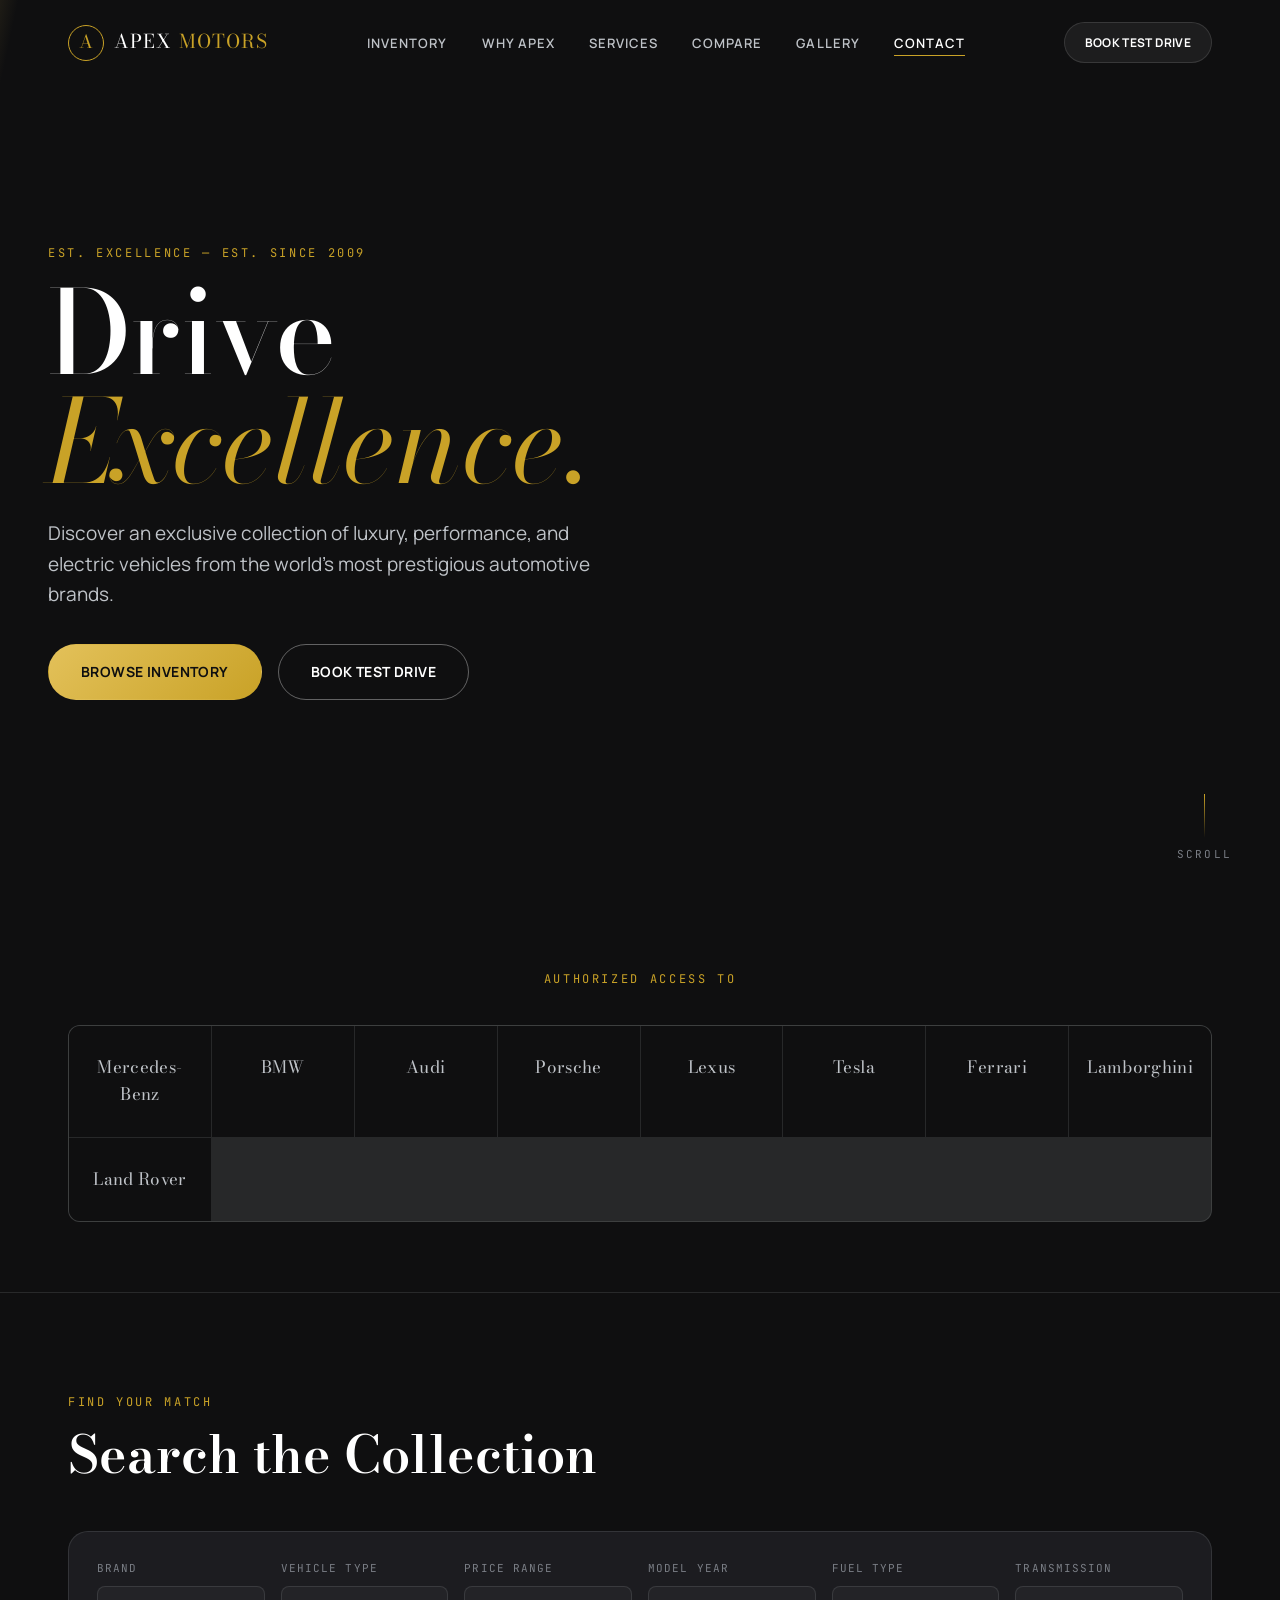
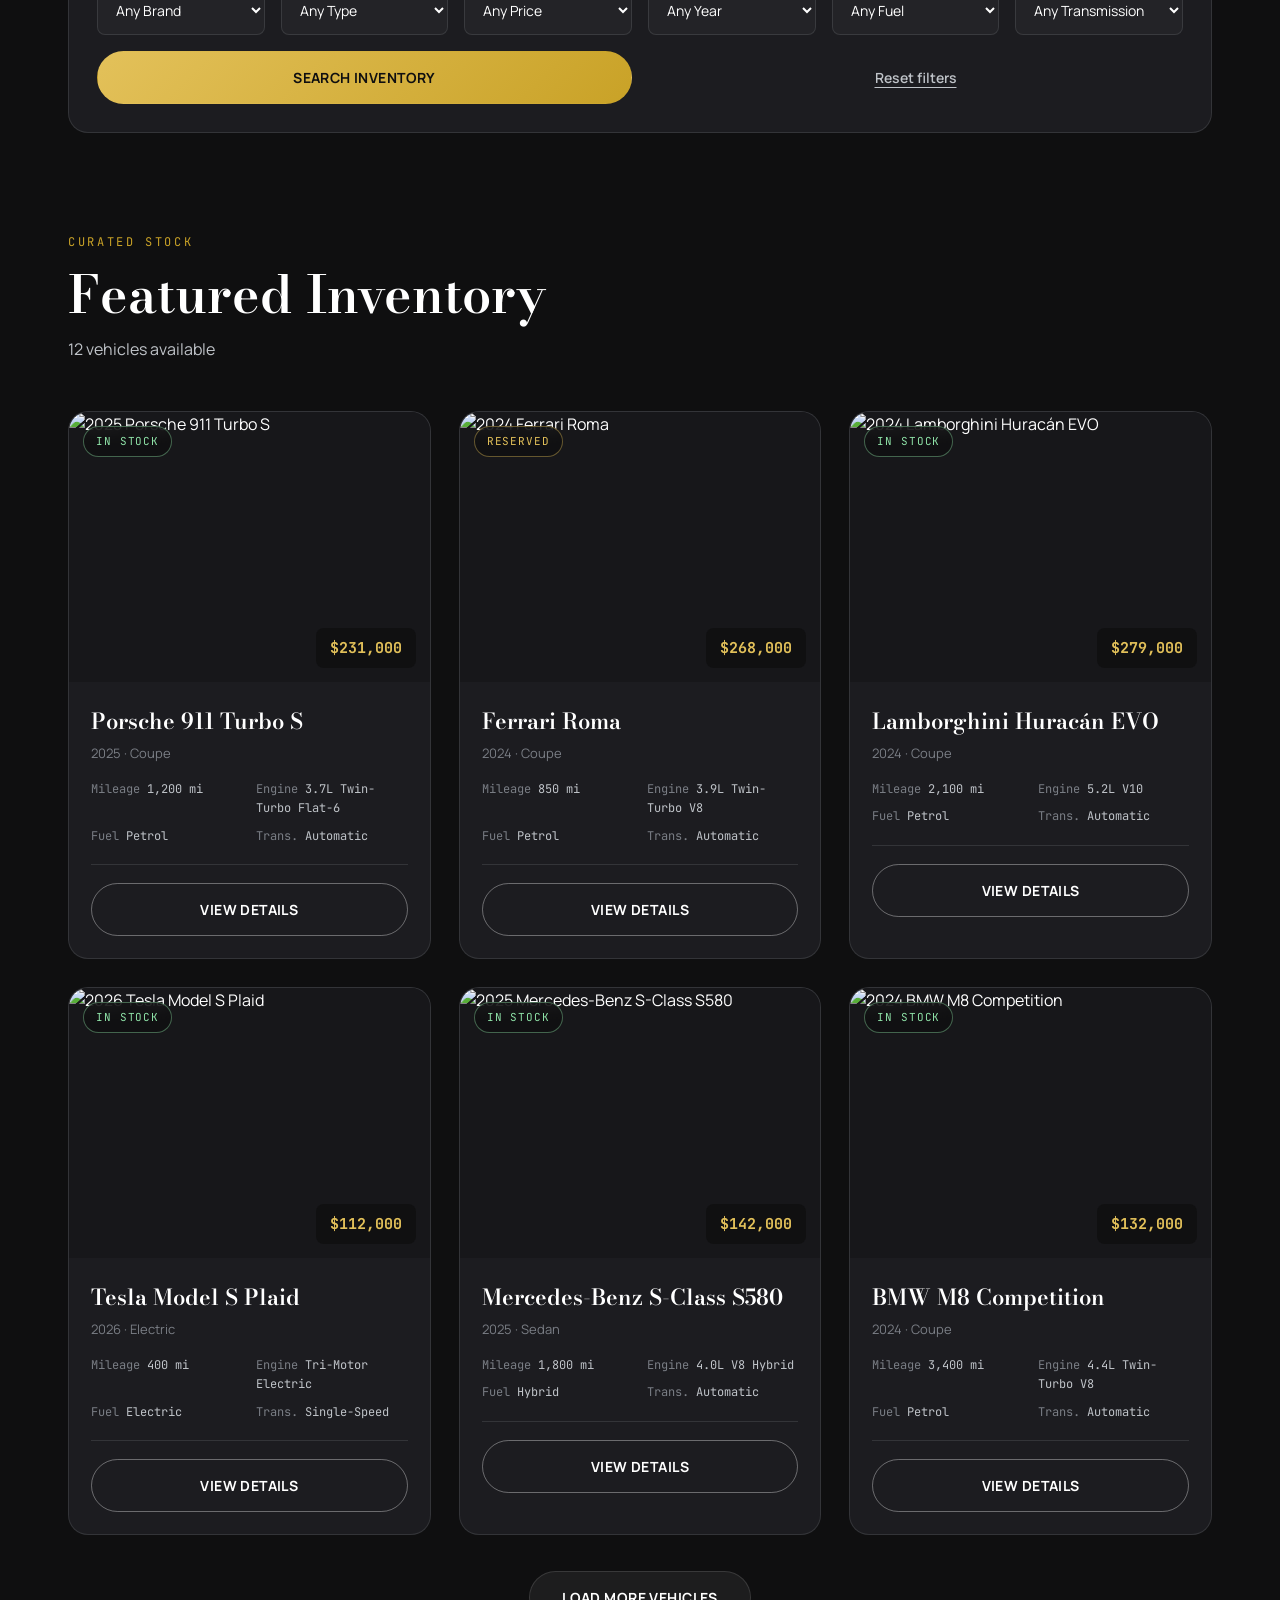
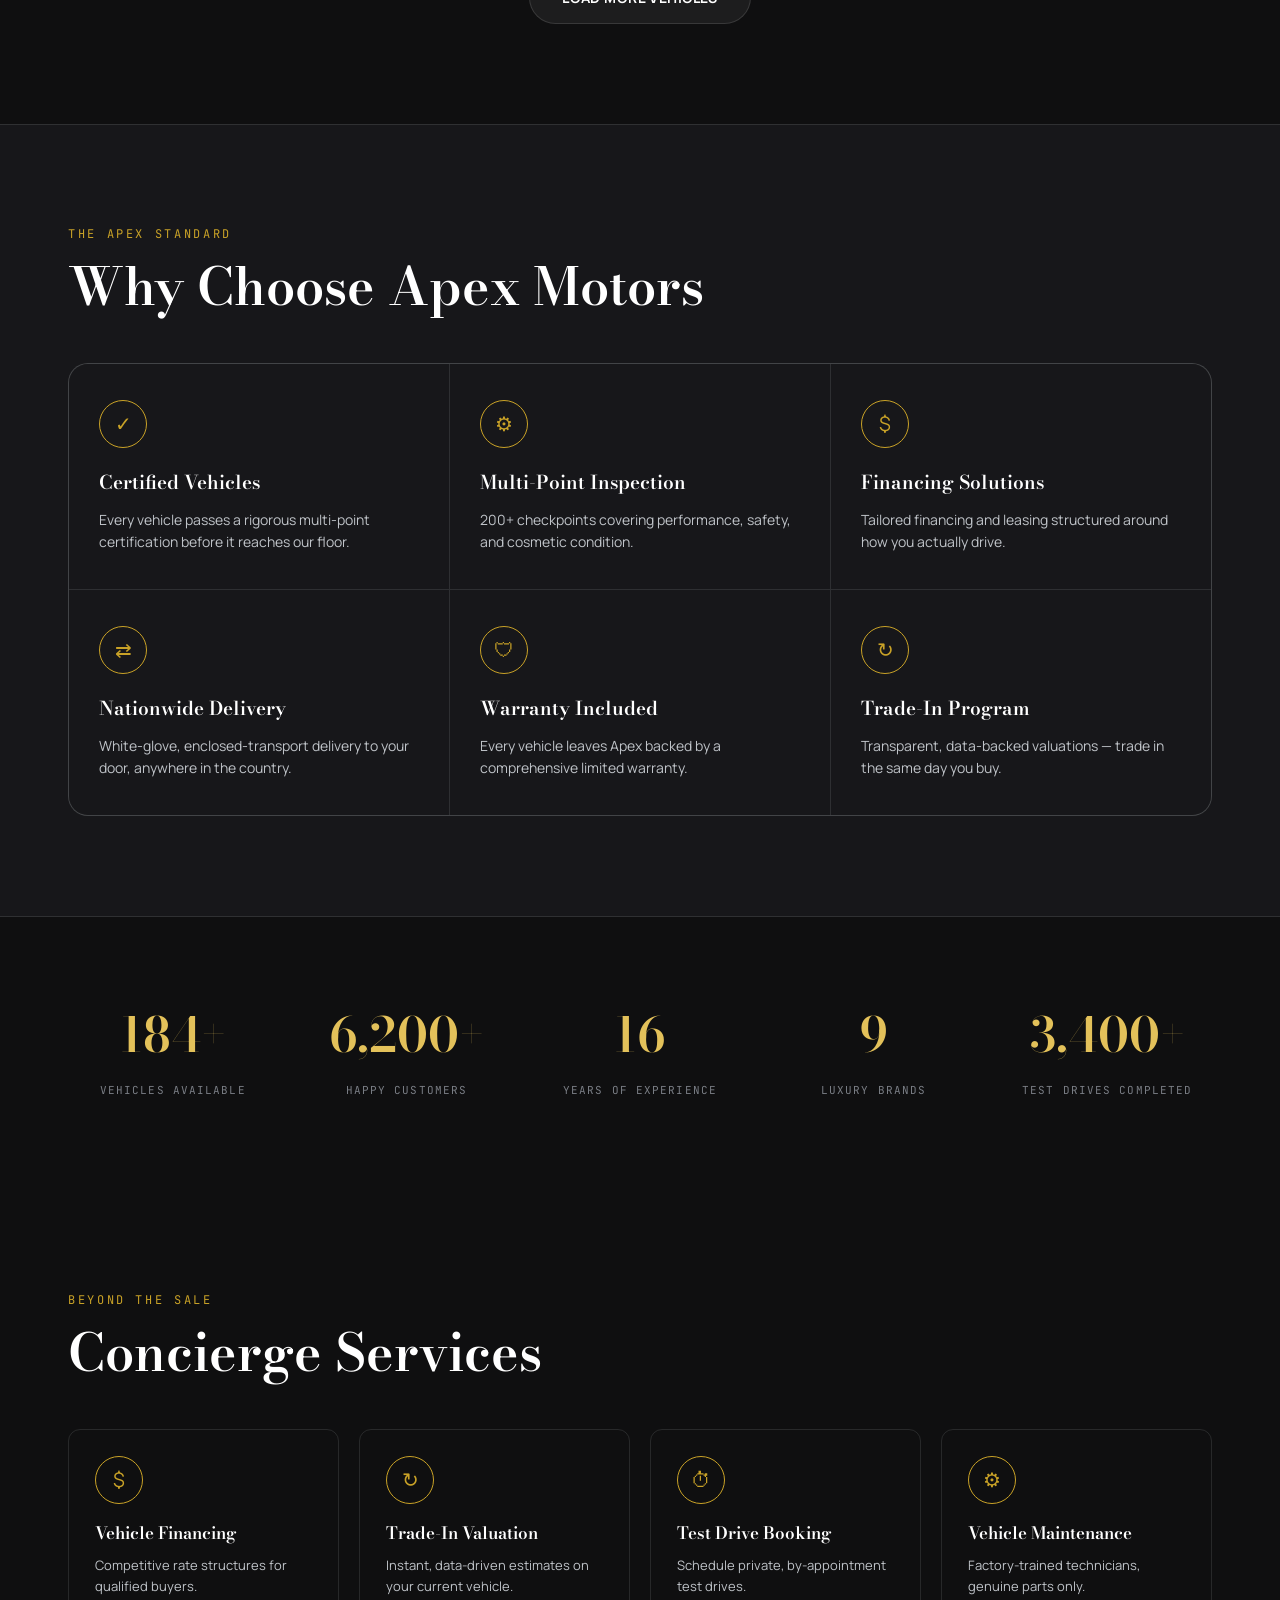
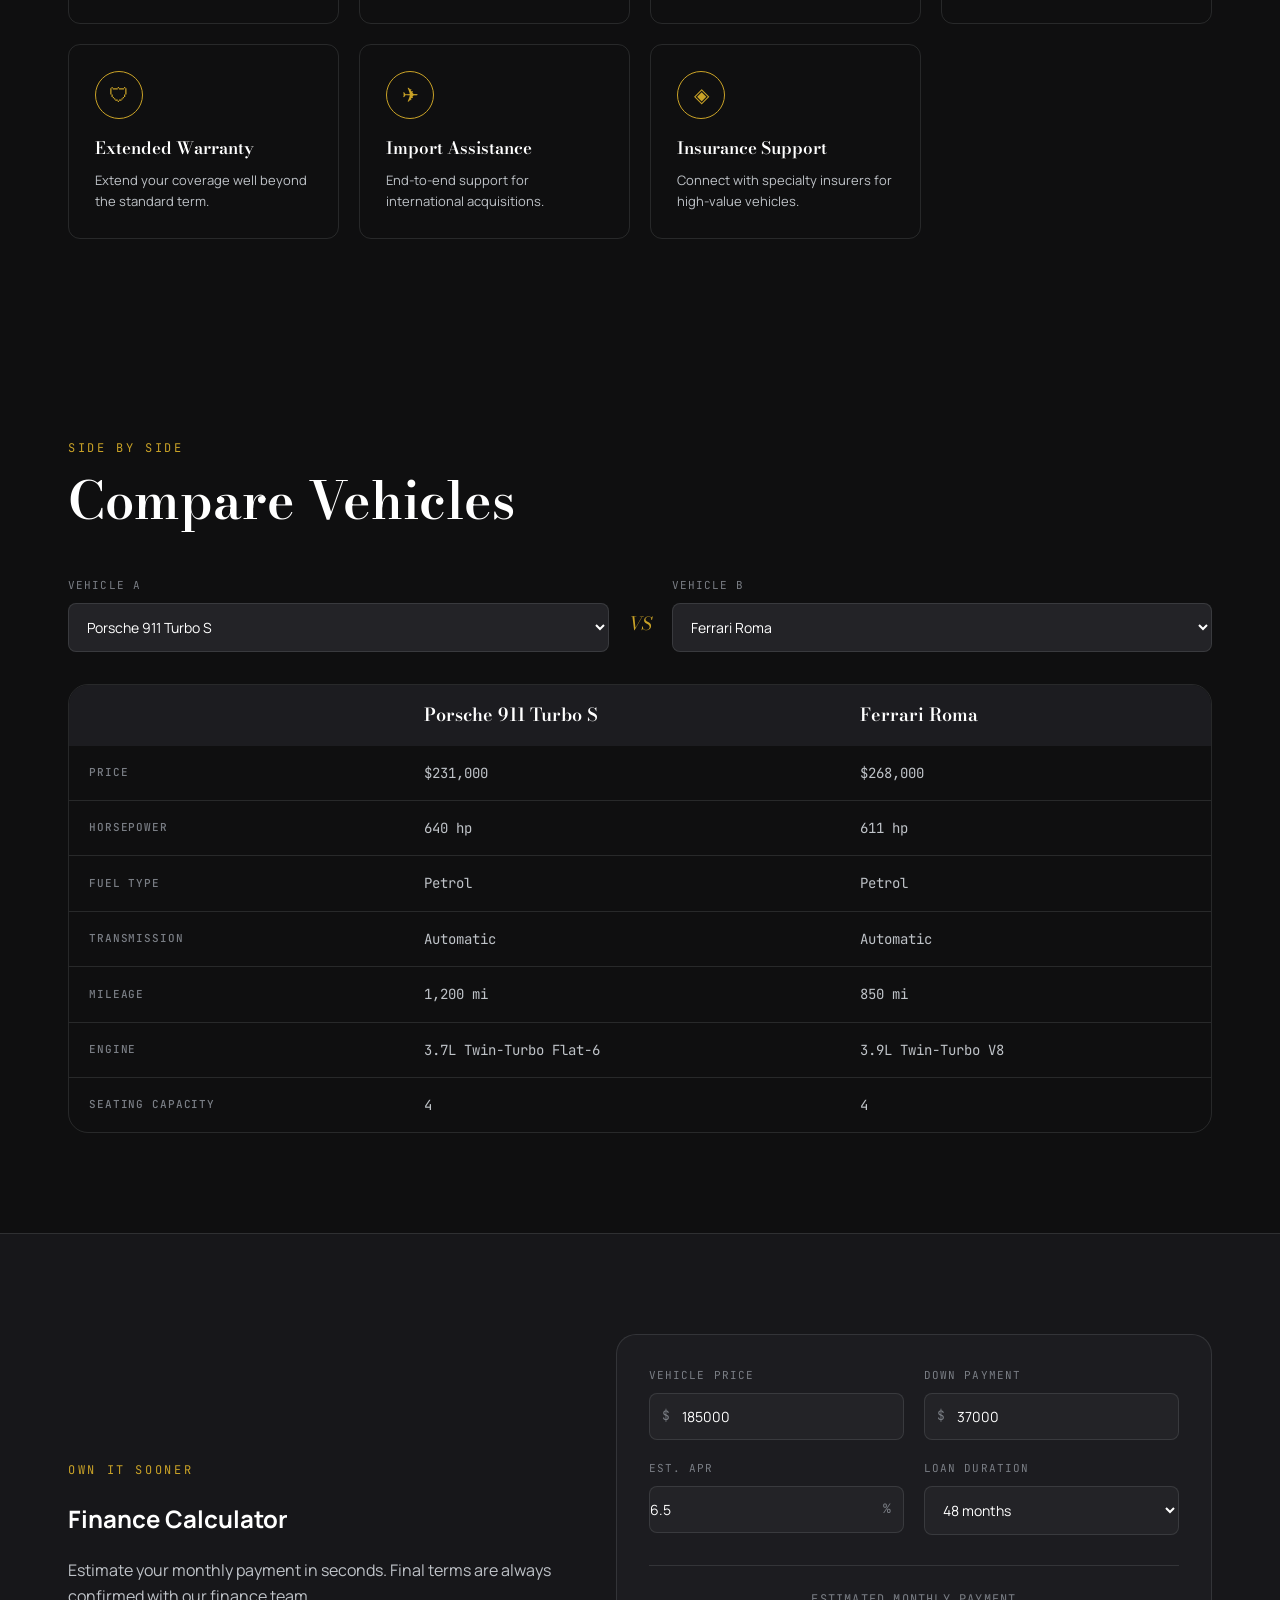
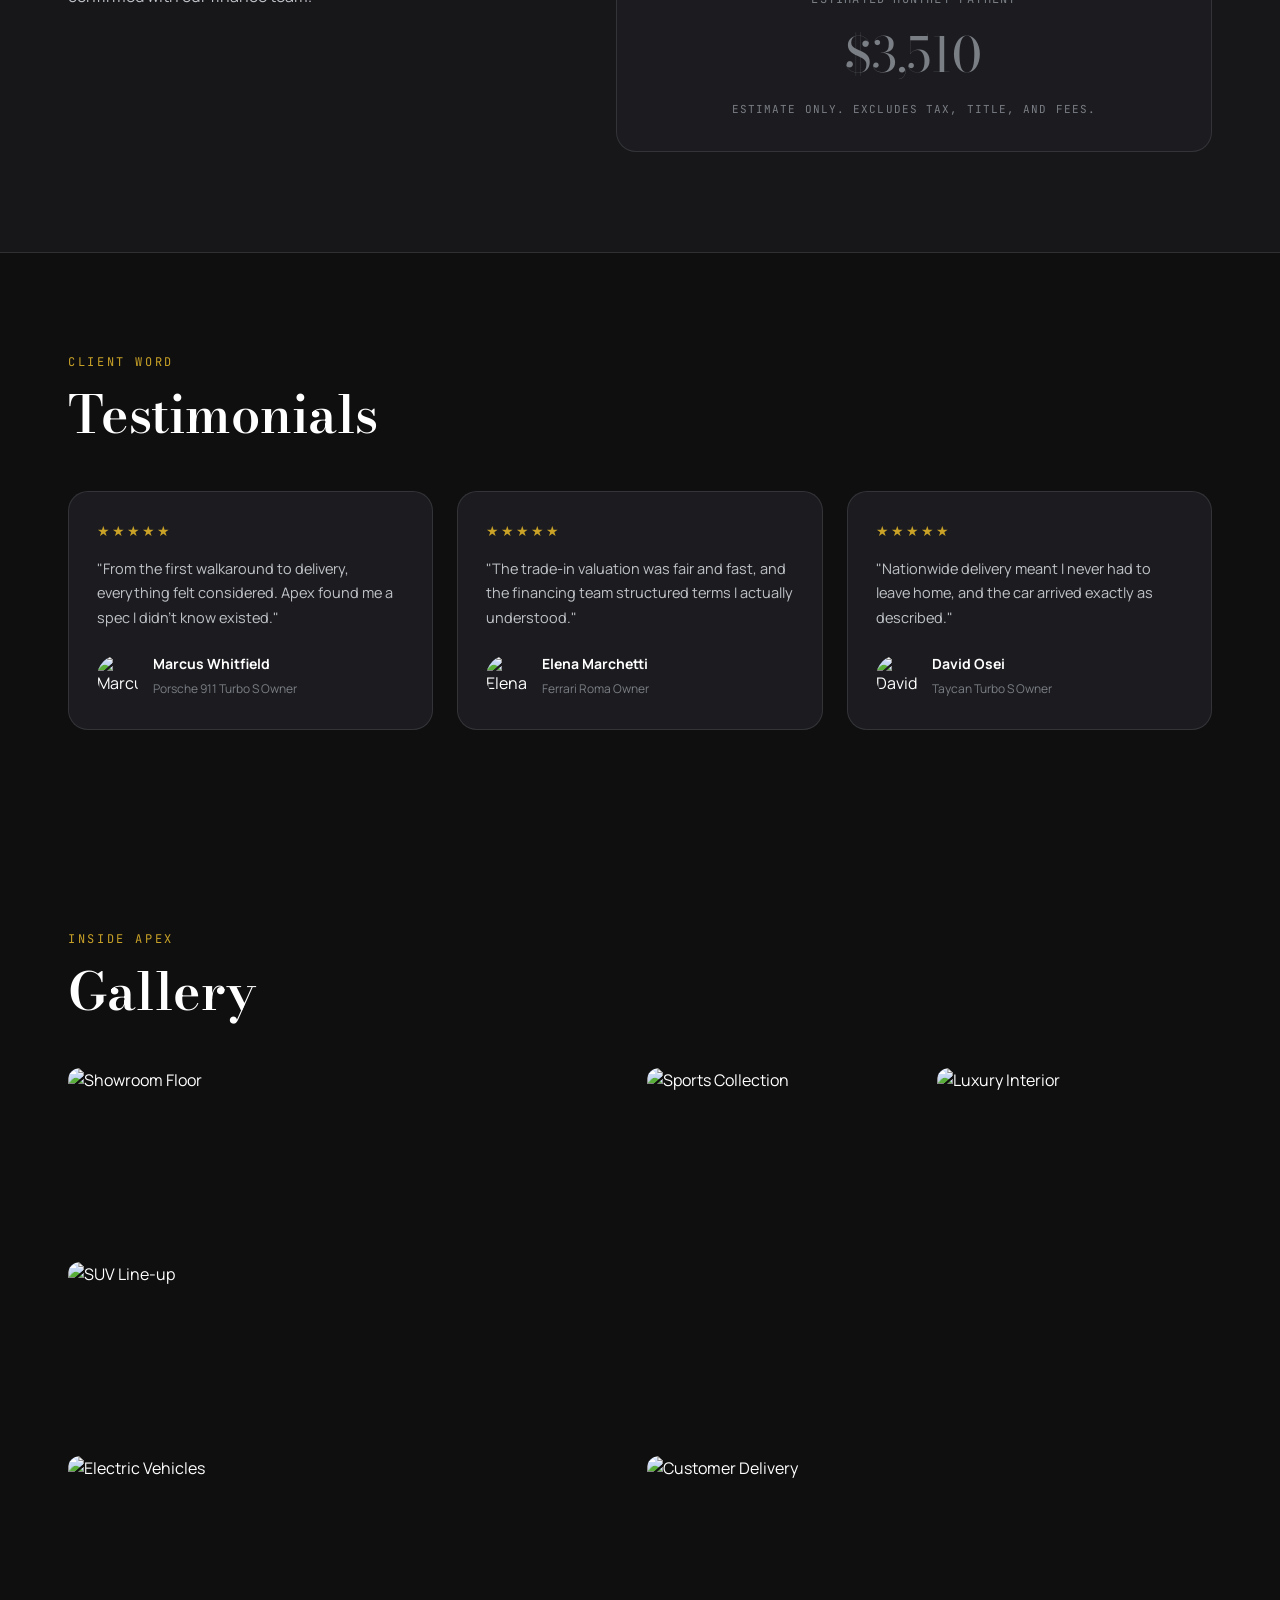
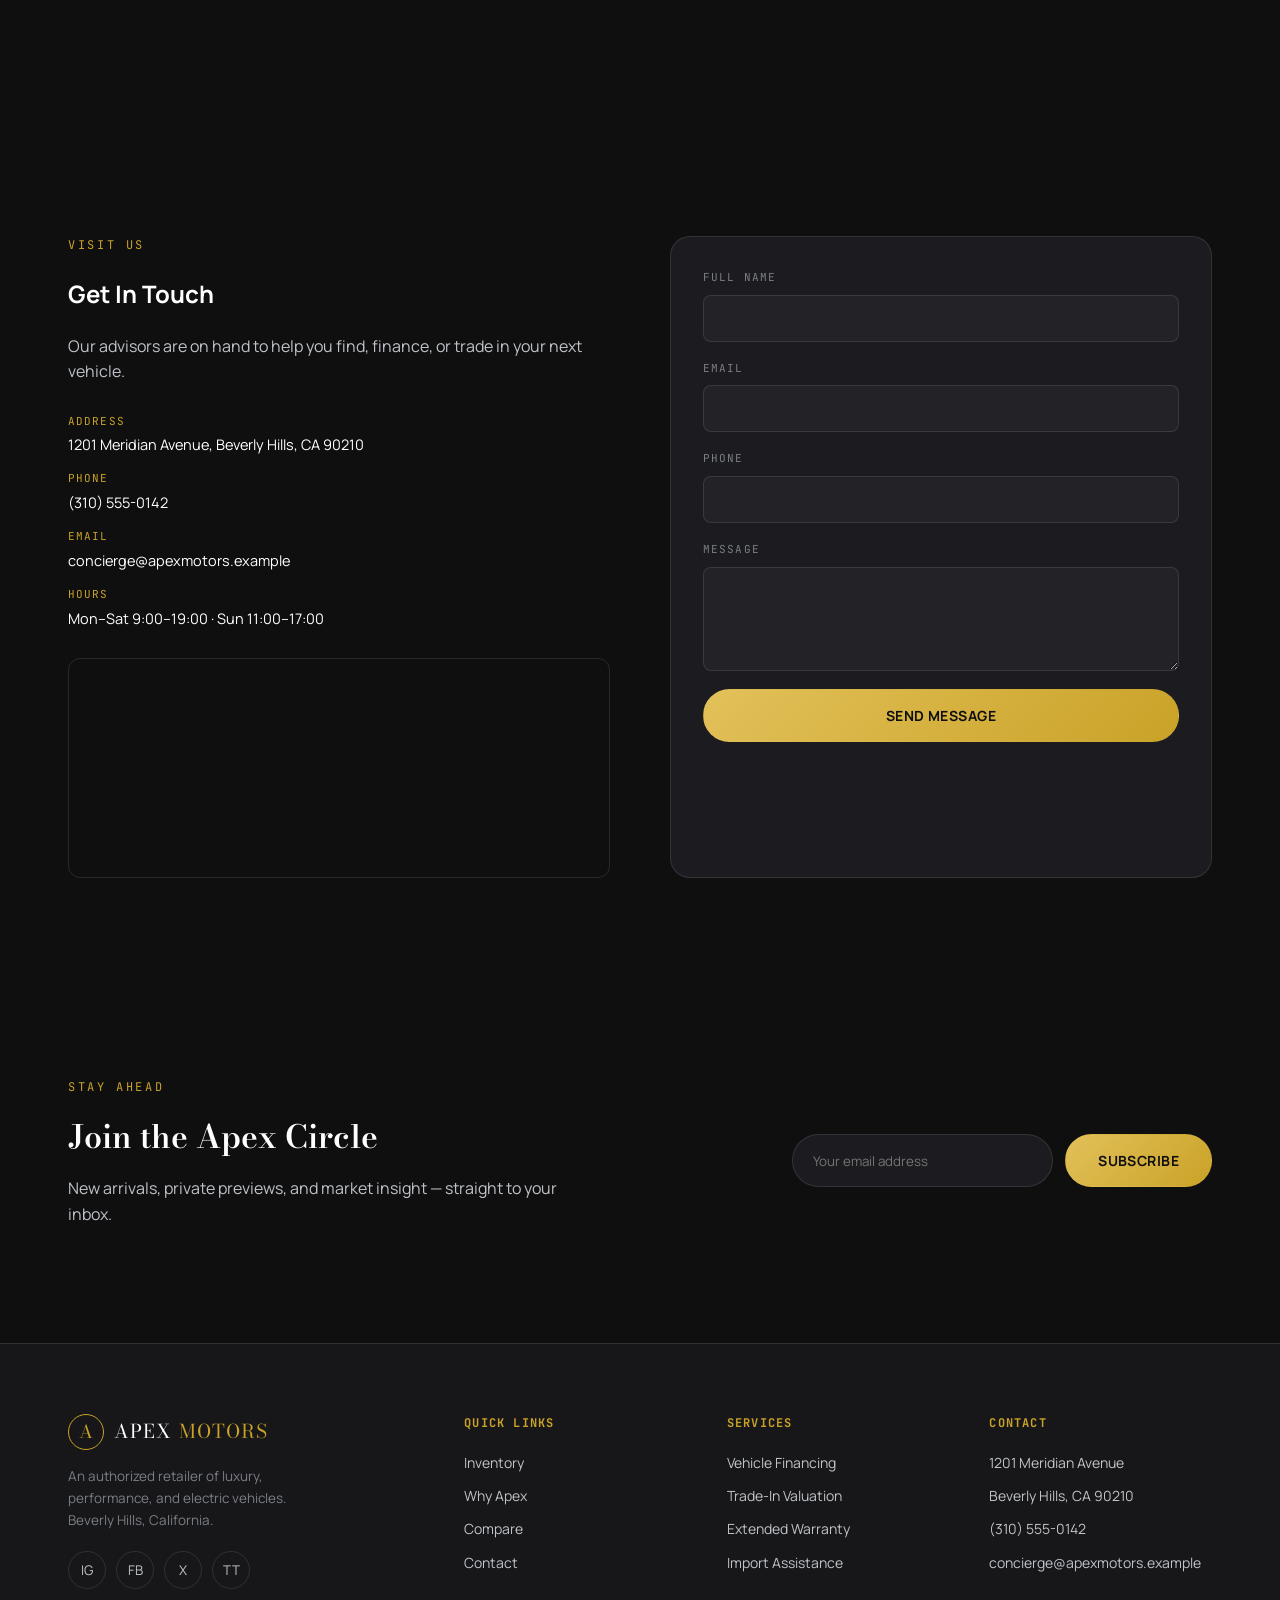
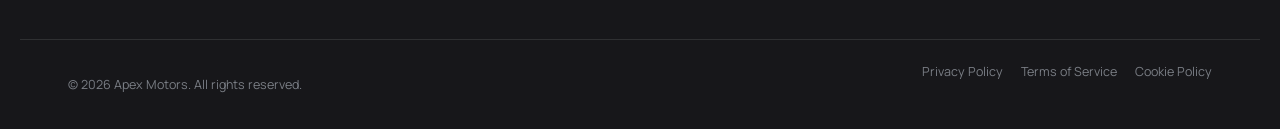
==== index.html @ 42ad3c2f "update" ====
<!DOCTYPE html>
<html lang="en">
<head>
<meta charset="UTF-8">
<meta name="viewport" content="width=device-width, initial-scale=1.0">
<title>Apex Motors — Luxury, Performance & Electric Vehicles</title>
<meta name="description" content="Apex Motors is a premier dealership for luxury, exotic, performance, and electric vehicles from the world's most prestigious automotive brands.">

<!-- Fonts -->
<link rel="preconnect" href="https://fonts.googleapis.com">
<link rel="preconnect" href="https://fonts.gstatic.com" crossorigin>
<link href="https://fonts.googleapis.com/css2?family=Bodoni+Moda:ital,opsz,wght@0,6..96,400;0,6..96,500;0,6..96,600;0,6..96,700;0,6..96,800;0,6..96,900;1,6..96,400&family=Manrope:wght@400;500;600;700;800&family=JetBrains+Mono:wght@400;500;600;700&display=swap" rel="stylesheet">

<link rel="stylesheet" href="styles.css">
</head>
<body>

<!-- ============ LOADER ============ -->
<div class="loader" id="loader" aria-hidden="true">
  <div class="loader-mark">
    <span class="loader-letter">A</span>
    <span class="loader-line"></span>
  </div>
</div>

<!-- ============ SCROLL PROGRESS / GOLD SWEEP ============ -->
<div class="scroll-progress" id="scrollProgress" aria-hidden="true"></div>

<!-- ============ SKIP LINK ============ -->
<a href="#main" class="skip-link">Skip to content</a>

<!-- ============ NAVIGATION ============ -->
<header class="site-header" id="siteHeader">
  <nav class="nav" aria-label="Primary">
    <a href="#top" class="nav-logo">
      <span class="nav-logo-mark">A</span>
      <span class="nav-logo-text">APEX <em>MOTORS</em></span>
    </a>

    <ul class="nav-links" id="navLinks">
      <li><a href="#inventory" data-nav>Inventory</a></li>
      <li><a href="#why-us" data-nav>Why Apex</a></li>
      <li><a href="#services" data-nav>Services</a></li>
      <li><a href="#compare" data-nav>Compare</a></li>
      <li><a href="#gallery" data-nav>Gallery</a></li>
      <li><a href="#contact" data-nav>Contact</a></li>
    </ul>

    <div class="nav-actions">
      <button class="btn btn-ghost btn-sm" id="navTestDriveBtn" type="button">Book Test Drive</button>
      <button class="nav-toggle" id="navToggle" aria-label="Toggle menu" aria-expanded="false" aria-controls="navLinks">
        <span></span><span></span><span></span>
      </button>
    </div>
  </nav>
</header>

<main id="main">

  <!-- ============ HERO ============ -->
  <section class="hero" id="top">
    <div class="hero-bg">
      <img src="https://images.unsplash.com/photo-1503376780353-7e6692767b70?q=80&w=2400&auto=format&fit=crop" alt="" class="hero-img" id="heroImg">
      <div class="hero-scrim"></div>
      <div class="hero-sweep" id="heroSweep" aria-hidden="true"></div>
    </div>

    <div class="hero-content">
      <p class="eyebrow reveal-up">Est. Excellence — Est. Since 2009</p>
      <h1 class="hero-title">
        <span class="reveal-up d1">Drive</span>
        <span class="reveal-up d2"><em>Excellence.</em></span>
      </h1>
      <p class="hero-sub reveal-up d3">Discover an exclusive collection of luxury, performance, and electric vehicles from the world's most prestigious automotive brands.</p>
      <div class="hero-actions reveal-up d4">
        <a href="#inventory" class="btn btn-gold">Browse Inventory</a>
        <button class="btn btn-outline" id="heroTestDriveBtn" type="button">Book Test Drive</button>
      </div>
    </div>

    <div class="hero-scroll-cue" aria-hidden="true">
      <span></span>
      <p>Scroll</p>
    </div>
  </section>

  <!-- ============ BRAND STRIP ============ -->
  <section class="brands" aria-label="Featured brands">
    <div class="section-inner">
      <p class="eyebrow center">Authorized Access To</p>
      <div class="brand-grid" id="brandGrid"></div>
    </div>
  </section>

  <!-- ============ INVENTORY SEARCH ============ -->
  <section class="search-section" id="search">
    <div class="section-inner">
      <div class="section-head">
        <p class="eyebrow">Find Your Match</p>
        <h2>Search the Collection</h2>
      </div>

      <form class="search-panel" id="searchForm">
        <div class="field">
          <label for="fBrand">Brand</label>
          <select id="fBrand" name="brand">
            <option value="">Any Brand</option>
          </select>
        </div>
        <div class="field">
          <label for="fType">Vehicle Type</label>
          <select id="fType" name="type">
            <option value="">Any Type</option>
            <option>Sedan</option>
            <option>Coupe</option>
            <option>SUV</option>
            <option>Convertible</option>
            <option>Electric</option>
          </select>
        </div>
        <div class="field">
          <label for="fPrice">Price Range</label>
          <select id="fPrice" name="price">
            <option value="">Any Price</option>
            <option value="0-100000">Under $100,000</option>
            <option value="100000-200000">$100,000 – $200,000</option>
            <option value="200000-350000">$200,000 – $350,000</option>
            <option value="350000-999999999">$350,000+</option>
          </select>
        </div>
        <div class="field">
          <label for="fYear">Model Year</label>
          <select id="fYear" name="year">
            <option value="">Any Year</option>
            <option>2026</option>
            <option>2025</option>
            <option>2024</option>
            <option>2023</option>
          </select>
        </div>
        <div class="field">
          <label for="fFuel">Fuel Type</label>
          <select id="fFuel" name="fuel">
            <option value="">Any Fuel</option>
            <option>Petrol</option>
            <option>Electric</option>
            <option>Hybrid</option>
          </select>
        </div>
        <div class="field">
          <label for="fTrans">Transmission</label>
          <select id="fTrans" name="transmission">
            <option value="">Any Transmission</option>
            <option>Automatic</option>
            <option>Manual</option>
            <option>Single-Speed</option>
          </select>
        </div>
        <button type="submit" class="btn btn-gold search-btn">Search Inventory</button>
        <button type="button" class="btn btn-text" id="resetFilters">Reset filters</button>
      </form>
    </div>
  </section>

  <!-- ============ INVENTORY ============ -->
  <section class="inventory" id="inventory">
    <div class="section-inner">
      <div class="section-head">
        <p class="eyebrow">Curated Stock</p>
        <h2>Featured Inventory</h2>
        <p class="section-desc" id="resultsCount"></p>
      </div>

      <div class="inventory-grid" id="inventoryGrid"></div>

      <p class="no-results" id="noResults" hidden>No vehicles match those filters. Try widening your search.</p>
    </div>
  </section>

  <!-- ============ WHY CHOOSE APEX ============ -->
  <section class="why-us" id="why-us">
    <div class="section-inner">
      <div class="section-head">
        <p class="eyebrow">The Apex Standard</p>
        <h2>Why Choose Apex Motors</h2>
      </div>
      <div class="why-grid" id="whyGrid"></div>
    </div>
  </section>

  <!-- ============ STATS ============ -->
  <section class="stats" id="stats">
    <div class="section-inner stats-grid" id="statsGrid"></div>
  </section>

  <!-- ============ SERVICES ============ -->
  <section class="services" id="services">
    <div class="section-inner">
      <div class="section-head">
        <p class="eyebrow">Beyond The Sale</p>
        <h2>Concierge Services</h2>
      </div>
      <div class="services-grid" id="servicesGrid"></div>
    </div>
  </section>

  <!-- ============ COMPARISON ============ -->
  <section class="compare" id="compare">
    <div class="section-inner">
      <div class="section-head">
        <p class="eyebrow">Side By Side</p>
        <h2>Compare Vehicles</h2>
      </div>

      <div class="compare-pickers">
        <div class="field">
          <label for="compareA">Vehicle A</label>
          <select id="compareA"></select>
        </div>
        <div class="compare-vs">VS</div>
        <div class="field">
          <label for="compareB">Vehicle B</label>
          <select id="compareB"></select>
        </div>
      </div>

      <div class="compare-table-wrap">
        <table class="compare-table" id="compareTable">
          <thead>
            <tr><th></th><th id="compareHeadA">—</th><th id="compareHeadB">—</th></tr>
          </thead>
          <tbody id="compareBody"></tbody>
        </table>
      </div>
    </div>
  </section>

  <!-- ============ FINANCE CALCULATOR ============ -->
  <section class="finance" id="finance">
    <div class="section-inner finance-inner">
      <div class="finance-copy">
        <p class="eyebrow">Own It Sooner</p>
        <h2>Finance Calculator</h2>
        <p class="section-desc">Estimate your monthly payment in seconds. Final terms are always confirmed with our finance team.</p>
      </div>

      <div class="finance-card">
        <div class="field">
          <label for="calcPrice">Vehicle Price</label>
          <div class="input-prefix">
            <span>$</span>
            <input type="number" id="calcPrice" value="185000" min="0" step="1000">
          </div>
        </div>
        <div class="field">
          <label for="calcDown">Down Payment</label>
          <div class="input-prefix">
            <span>$</span>
            <input type="number" id="calcDown" value="37000" min="0" step="1000">
          </div>
        </div>
        <div class="field">
          <label for="calcRate">Est. APR</label>
          <div class="input-prefix">
            <input type="number" id="calcRate" value="6.5" min="0" step="0.1">
            <span>%</span>
          </div>
        </div>
        <div class="field">
          <label for="calcTerm">Loan Duration</label>
          <select id="calcTerm">
            <option value="24">24 months</option>
            <option value="36">36 months</option>
            <option value="48" selected>48 months</option>
            <option value="60">60 months</option>
            <option value="72">72 months</option>
          </select>
        </div>

        <div class="finance-result">
          <p>Estimated Monthly Payment</p>
          <p class="finance-amount" id="calcResult">$0</p>
          <p class="finance-fineprint">Estimate only. Excludes tax, title, and fees.</p>
        </div>
      </div>
    </div>
  </section>

  <!-- ============ TESTIMONIALS ============ -->
  <section class="testimonials" id="testimonials">
    <div class="section-inner">
      <div class="section-head">
        <p class="eyebrow">Client Word</p>
        <h2>Testimonials</h2>
      </div>
      <div class="testimonial-track" id="testimonialTrack"></div>
    </div>
  </section>

  <!-- ============ GALLERY ============ -->
  <section class="gallery" id="gallery">
    <div class="section-inner">
      <div class="section-head">
        <p class="eyebrow">Inside Apex</p>
        <h2>Gallery</h2>
      </div>
      <div class="gallery-grid" id="galleryGrid"></div>
    </div>
  </section>

  <!-- ============ CONTACT ============ -->
  <section class="contact" id="contact">
    <div class="section-inner contact-inner">
      <div class="contact-copy">
        <p class="eyebrow">Visit Us</p>
        <h2>Get In Touch</h2>
        <p class="section-desc">Our advisors are on hand to help you find, finance, or trade in your next vehicle.</p>

        <ul class="contact-details">
          <li><span>Address</span>1201 Meridian Avenue, Beverly Hills, CA 90210</li>
          <li><span>Phone</span>(310) 555-0142</li>
          <li><span>Email</span>concierge@apexmotors.example</li>
          <li><span>Hours</span>Mon–Sat 9:00–19:00 · Sun 11:00–17:00</li>
        </ul>

        <div class="map-embed">
          <iframe
            title="Apex Motors location"
            src="https://www.google.com/maps?q=Beverly+Hills,CA&output=embed"
            loading="lazy"
            referrerpolicy="no-referrer-when-downgrade">
          </iframe>
        </div>
      </div>

      <form class="contact-form" id="contactForm" name="contact" method="POST" data-netlify="true" netlify-honeypot="bot-field">
        <input type="hidden" name="form-name" value="contact">
        <p class="hidden-field"><label>Don't fill this out: <input name="bot-field"></label></p>

        <div class="field">
          <label for="cName">Full Name</label>
          <input type="text" id="cName" name="name" required>
        </div>
        <div class="field">
          <label for="cEmail">Email</label>
          <input type="email" id="cEmail" name="email" required>
        </div>
        <div class="field">
          <label for="cPhone">Phone</label>
          <input type="tel" id="cPhone" name="phone">
        </div>
        <div class="field">
          <label for="cMessage">Message</label>
          <textarea id="cMessage" name="message" rows="4" required></textarea>
        </div>
        <button type="submit" class="btn btn-gold">Send Message</button>
        <p class="form-success" id="contactSuccess" hidden>Thank you — a member of our team will be in touch shortly.</p>
      </form>
    </div>
  </section>

  <!-- ============ NEWSLETTER ============ -->
  <section class="newsletter">
    <div class="section-inner newsletter-inner">
      <div>
        <p class="eyebrow">Stay Ahead</p>
        <h2>Join the Apex Circle</h2>
        <p class="section-desc">New arrivals, private previews, and market insight — straight to your inbox.</p>
      </div>
      <form class="newsletter-form" id="newsletterForm">
        <input type="email" placeholder="Your email address" required aria-label="Email address">
        <button type="submit" class="btn btn-gold">Subscribe</button>
      </form>
      <p class="form-success" id="newsletterSuccess" hidden>You're on the list. Welcome to the circle.</p>
    </div>
  </section>

</main>

<!-- ============ FOOTER ============ -->
<footer class="site-footer" id="site-footer">
  <div class="section-inner footer-grid">
    <div class="footer-brand">
      <a href="#top" class="nav-logo">
        <span class="nav-logo-mark">A</span>
        <span class="nav-logo-text">APEX <em>MOTORS</em></span>
      </a>
      <p>An authorized retailer of luxury, performance, and electric vehicles. Beverly Hills, California.</p>
      <div class="social-icons" id="socialIcons"></div>
    </div>

    <div class="footer-col">
      <h3>Quick Links</h3>
      <ul>
        <li><a href="#inventory">Inventory</a></li>
        <li><a href="#why-us">Why Apex</a></li>
        <li><a href="#compare">Compare</a></li>
        <li><a href="#contact">Contact</a></li>
      </ul>
    </div>

    <div class="footer-col">
      <h3>Services</h3>
      <ul>
        <li><a href="#services">Vehicle Financing</a></li>
        <li><a href="#services">Trade-In Valuation</a></li>
        <li><a href="#services">Extended Warranty</a></li>
        <li><a href="#services">Import Assistance</a></li>
      </ul>
    </div>

    <div class="footer-col">
      <h3>Contact</h3>
      <ul>
        <li>1201 Meridian Avenue</li>
        <li>Beverly Hills, CA 90210</li>
        <li>(310) 555-0142</li>
        <li>concierge@apexmotors.example</li>
      </ul>
    </div>
  </div>

  <div class="footer-bottom">
    <p>&copy; <span id="year"></span> Apex Motors. All rights reserved.</p>
    <div class="footer-legal">
      <a href="privacy.html">Privacy Policy</a>
      <a href="terms.html">Terms of Service</a>
      <a href="cookies.html">Cookie Policy</a>
    </div>
  </div>
</footer>

<!-- ============ BACK TO TOP ============ -->
<button class="back-to-top" id="backToTop" aria-label="Back to top">↑</button>

<!-- ============ VEHICLE DETAILS MODAL ============ -->
<div class="modal" id="vehicleModal" aria-hidden="true">
  <div class="modal-overlay" data-close-modal></div>
  <div class="modal-dialog modal-dialog-lg" role="dialog" aria-modal="true" aria-labelledby="vehicleModalTitle">
    <button class="modal-close" data-close-modal aria-label="Close">&times;</button>
    <div class="modal-body" id="vehicleModalBody"></div>
  </div>
</div>

<!-- ============ TEST DRIVE MODAL ============ -->
<div class="modal" id="testDriveModal" aria-hidden="true">
  <div class="modal-overlay" data-close-modal></div>
  <div class="modal-dialog" role="dialog" aria-modal="true" aria-labelledby="testDriveTitle">
    <button class="modal-close" data-close-modal aria-label="Close">&times;</button>
    <div class="modal-body">
      <p class="eyebrow">Schedule A Visit</p>
      <h3 id="testDriveTitle">Book Your Test Drive</h3>
      <form id="testDriveForm" class="stack-form">
        <div class="field">
          <label for="tdName">Full Name</label>
          <input type="text" id="tdName" required>
        </div>
        <div class="field">
          <label for="tdEmail">Email</label>
          <input type="email" id="tdEmail" required>
        </div>
        <div class="field">
          <label for="tdPhone">Phone</label>
          <input type="tel" id="tdPhone" required>
        </div>
        <div class="field">
          <label for="tdVehicle">Preferred Vehicle</label>
          <select id="tdVehicle"></select>
        </div>
        <div class="field-row">
          <div class="field">
            <label for="tdDate">Preferred Date</label>
            <input type="date" id="tdDate" required>
          </div>
          <div class="field">
            <label for="tdTime">Preferred Time</label>
            <input type="time" id="tdTime" required>
          </div>
        </div>
        <div class="field">
          <label for="tdNotes">Additional Notes</label>
          <textarea id="tdNotes" rows="3"></textarea>
        </div>
        <button type="submit" class="btn btn-gold">Confirm Booking</button>
      </form>
      <div class="form-success-panel" id="testDriveSuccess" hidden>
        <p class="success-mark">✓</p>
        <h4>You're all set.</h4>
        <p>Your test drive request has been received. A member of our concierge team will confirm your appointment within 24 hours.</p>
        <button class="btn btn-outline" data-close-modal>Done</button>
      </div>
    </div>
  </div>
</div>

<!-- ============ LIGHTBOX ============ -->
<div class="lightbox" id="lightbox" aria-hidden="true">
  <div class="modal-overlay" data-close-lightbox></div>
  <button class="modal-close" data-close-lightbox aria-label="Close">&times;</button>
  <button class="lightbox-nav lightbox-prev" id="lightboxPrev" aria-label="Previous image">&#10094;</button>
  <img src="" alt="" id="lightboxImg" class="lightbox-img">
  <button class="lightbox-nav lightbox-next" id="lightboxNext" aria-label="Next image">&#10095;</button>
</div>

<!-- ============ SOCIAL TOAST ============ -->
<div class="toast" id="socialToast" role="status" aria-live="polite">Official social channels coming soon.</div>

<script src="script.js"></script>
</body>
</html>
---- styles.css ----
/* =========================================================
   APEX MOTORS — Stylesheet
   Design tokens: Matte Black / White / Silver / Luxury Gold
   Display: Bodoni Moda · Body: Manrope · Data: JetBrains Mono
   ========================================================= */

:root{
  --black:#0F0F10;
  --charcoal:#17171A;
  --surface:#1C1C20;
  --surface-2:#232327;
  --white:#FFFFFF;
  --silver:#BFC3C8;
  --silver-dim:#7A7E85;
  --gold:#C9A227;
  --gold-bright:#E3C15A;
  --line: rgba(191,195,200,0.14);

  --font-display:'Bodoni Moda', Georgia, serif;
  --font-body:'Manrope', -apple-system, BlinkMacSystemFont, sans-serif;
  --font-mono:'JetBrains Mono', ui-monospace, monospace;

  --container: 1240px;
  --radius-lg: 20px;
  --radius-md: 12px;
  --radius-sm: 8px;

  --ease: cubic-bezier(.22,.9,.28,1);
  --shadow-lift: 0 24px 60px -20px rgba(0,0,0,0.6);
}

@media (prefers-reduced-motion: reduce){
  *{ animation-duration: 0.001ms !important; animation-iteration-count: 1 !important; transition-duration: 0.001ms !important; scroll-behavior: auto !important; }
}

*,*::before,*::after{ box-sizing:border-box; }
html{ scroll-behavior:smooth; }
body{
  margin:0;
  background:var(--black);
  color:var(--white);
  font-family:var(--font-body);
  font-size:16px;
  line-height:1.6;
  -webkit-font-smoothing:antialiased;
  overflow-x:hidden;
  /* Bodoni Moda is a variable font (ital/opsz/wght axes). Some WebKit
     builds auto-interpolate the optical-size axis on reflow at large
     sizes, which can render serif numerals/glyphs with a doubled or
     ghosted stroke. Pinning opsz stops that auto-interpolation. */
  font-optical-sizing:none;
}
img{ max-width:100%; display:block; }
a{ color:inherit; text-decoration:none; }
ul{ list-style:none; margin:0; padding:0; }
button{ font-family:inherit; cursor:pointer; }
input,select,textarea{ font-family:inherit; }

::selection{ background:var(--gold); color:var(--black); }

:focus-visible{
  outline: 2px solid var(--gold);
  outline-offset: 3px;
  border-radius: 4px;
}

.skip-link{
  position:absolute; left:-999px; top:0;
  background:var(--gold); color:var(--black);
  padding:12px 20px; z-index:1000; font-weight:700;
}
.skip-link:focus{ left:12px; top:12px; }

.section-inner{
  max-width:var(--container);
  margin:0 auto;
  padding:0 clamp(20px,4vw,48px);
}

.eyebrow{
  font-family:var(--font-mono);
  font-size:12px;
  letter-spacing:0.22em;
  text-transform:uppercase;
  color:var(--gold);
  margin:0 0 14px;
}
.eyebrow.center{ text-align:center; }

.section-head{ max-width:640px; margin-bottom:48px; }
.section-head h2{
  font-family:var(--font-display);
  font-size:clamp(32px,4.2vw,52px);
  font-weight:600;
  margin:0;
  line-height:1.1;
}
.section-desc{
  color:var(--silver);
  font-size:16px;
  margin-top:14px;
  max-width:52ch;
}

section{ position:relative; padding:100px 0; }

/* =============== BUTTONS =============== */
.btn{
  display:inline-flex; align-items:center; justify-content:center;
  gap:8px;
  padding:16px 32px;
  border-radius:999px;
  font-size:14px;
  font-weight:700;
  letter-spacing:0.03em;
  text-transform:uppercase;
  border:1px solid transparent;
  transition: transform .35s var(--ease), background .35s var(--ease), border-color .35s var(--ease), color .35s var(--ease);
  white-space:nowrap;
}
.btn-gold{
  background:linear-gradient(135deg,var(--gold-bright),var(--gold));
  color:var(--black);
}
.btn-gold:hover{ transform:translateY(-2px); box-shadow:0 12px 30px -8px rgba(201,162,39,0.55); }
.btn-outline{
  background:transparent;
  border-color:rgba(255,255,255,0.35);
  color:var(--white);
}
.btn-outline:hover{ border-color:var(--gold); color:var(--gold); transform:translateY(-2px); }
.btn-ghost{
  background:rgba(255,255,255,0.06);
  border-color:rgba(255,255,255,0.12);
  color:var(--white);
}
.btn-ghost:hover{ background:rgba(201,162,39,0.14); border-color:var(--gold); color:var(--gold-bright); }
.btn-sm{ padding:11px 20px; font-size:12px; }
.btn-text{
  background:none; border:none; color:var(--silver);
  text-decoration:underline; text-underline-offset:4px;
  text-transform:none; font-weight:600; letter-spacing:normal;
}
.btn-text:hover{ color:var(--gold); }

/* =============== LOADER =============== */
.loader{
  position:fixed; inset:0; z-index:9999;
  background:var(--black);
  display:flex; align-items:center; justify-content:center;
  transition: opacity .7s var(--ease), visibility .7s var(--ease);
}
.loader.is-hidden{ opacity:0; visibility:hidden; pointer-events:none; }
.loader-mark{ position:relative; text-align:center; }
.loader-letter{
  font-family:var(--font-display);
  font-size:64px;
  color:var(--white);
  display:block;
  opacity:0;
  animation: loaderFade 1.4s var(--ease) forwards;
}
.loader-line{
  display:block;
  width:0;
  height:2px;
  background:var(--gold);
  margin:14px auto 0;
  animation: loaderLine 1.2s var(--ease) 0.4s forwards;
}
@keyframes loaderFade{ to{ opacity:1; } }
@keyframes loaderLine{ to{ width:120px; } }

/* =============== SCROLL PROGRESS / GOLD SWEEP =============== */
.scroll-progress{
  position:fixed; top:0; left:0; height:2px;
  background:linear-gradient(90deg,var(--gold),var(--gold-bright));
  width:0%;
  z-index:1100;
  transition:width .1s linear;
}

/* =============== NAV =============== */
.site-header{
  position:fixed; top:0; left:0; right:0; z-index:900;
  padding:22px 0;
  transition: padding .4s var(--ease), background .4s var(--ease), border-color .4s var(--ease);
  border-bottom:1px solid transparent;
}
.site-header.is-scrolled{
  padding:14px 0;
  background:rgba(15,15,16,0.86);
  backdrop-filter: blur(14px);
  border-bottom-color:var(--line);
}
.nav{
  max-width:var(--container);
  margin:0 auto;
  padding:0 clamp(20px,4vw,48px);
  display:flex; align-items:center; justify-content:space-between;
  gap:24px;
}
.nav-logo{ display:flex; align-items:center; gap:10px; }
.nav-logo-mark{
  width:36px; height:36px; border-radius:50%;
  border:1px solid var(--gold);
  display:flex; align-items:center; justify-content:center;
  font-family:var(--font-display); color:var(--gold); font-size:18px;
}
.nav-logo-text{
  font-family:var(--font-display); font-size:19px; letter-spacing:0.06em;
}
.nav-logo-text em{ color:var(--gold); font-style:normal; }

.nav-links{ display:flex; gap:34px; }
.nav-links a{
  font-size:13px; text-transform:uppercase; letter-spacing:0.08em;
  font-weight:600; color:var(--silver);
  position:relative; padding-bottom:4px;
  transition:color .3s;
}
.nav-links a::after{
  content:''; position:absolute; left:0; right:100%; bottom:0; height:1px;
  background:var(--gold); transition:right .35s var(--ease);
}
.nav-links a:hover, .nav-links a.is-active{ color:var(--white); }
.nav-links a:hover::after, .nav-links a.is-active::after{ right:0; }

.nav-actions{ display:flex; align-items:center; gap:14px; }
.nav-toggle{
  display:none; flex-direction:column; gap:5px;
  background:none; border:none; padding:6px;
}
.nav-toggle span{ width:22px; height:2px; background:var(--white); transition:.3s; }

/* =============== HERO =============== */
.hero{
  position:relative;
  min-height:100vh;
  display:flex; align-items:flex-end;
  overflow:hidden;
}
.hero-bg{ position:absolute; inset:0; }
.hero-img{
  width:100%; height:100%; object-fit:cover;
  transform:scale(1.08);
  filter:saturate(1.05) contrast(1.05);
}
.hero-scrim{
  position:absolute; inset:0;
  background:
    linear-gradient(180deg, rgba(15,15,16,0.55) 0%, rgba(15,15,16,0.35) 35%, rgba(15,15,16,0.92) 100%),
    linear-gradient(90deg, rgba(15,15,16,0.75) 0%, rgba(15,15,16,0.1) 55%);
}
.hero-sweep{
  position:absolute; top:0; left:-20%; width:14%; height:100%;
  background:linear-gradient(90deg, transparent, rgba(227,193,90,0.35), transparent);
  transform:skewX(-12deg);
  animation: sweep 2.2s var(--ease) 0.3s 1;
}
@keyframes sweep{
  0%{ left:-20%; opacity:0; }
  15%{ opacity:1; }
  60%{ opacity:1; }
  100%{ left:110%; opacity:0; }
}

.hero-content{
  position:relative; z-index:2;
  padding:0 clamp(20px,4vw,48px) 100px;
  max-width:820px;
}
.hero-title{
  font-family:var(--font-display);
  font-size:clamp(56px,9vw,120px);
  line-height:0.95;
  margin:6px 0 22px;
  font-weight:500;
  font-variation-settings:'opsz' 96;
}
.hero-title em{ font-style:italic; color:var(--gold); font-weight:400; }
.hero-title span{ display:block; }
.hero-sub{
  font-size:clamp(16px,1.6vw,19px);
  color:var(--silver);
  max-width:46ch;
  margin:0 0 34px;
}
.hero-actions{ display:flex; gap:16px; flex-wrap:wrap; }

.hero-scroll-cue{
  position:absolute; right:clamp(20px,4vw,48px); bottom:36px;
  z-index:2; display:flex; flex-direction:column; align-items:center; gap:8px;
}
.hero-scroll-cue span{
  width:1px; height:44px; background:linear-gradient(var(--gold),transparent);
  animation: cueMove 1.8s ease-in-out infinite;
}
.hero-scroll-cue p{
  font-family:var(--font-mono); font-size:11px; letter-spacing:0.2em;
  color:var(--silver-dim); margin:0; text-transform:uppercase;
}
@keyframes cueMove{ 0%,100%{ transform:translateY(0); opacity:1; } 50%{ transform:translateY(8px); opacity:0.4; } }

/* Reveal-on-load for hero */
.reveal-up{ opacity:0; transform:translateY(28px); animation: revealUp .9s var(--ease) forwards; }
.reveal-up.d1{ animation-delay:.55s; }
.reveal-up.d2{ animation-delay:.72s; }
.reveal-up.d3{ animation-delay:.9s; }
.reveal-up.d4{ animation-delay:1.05s; }
@keyframes revealUp{ to{ opacity:1; transform:translateY(0); } }

/* Scroll reveal (generic, JS toggled) */
.will-reveal{ opacity:0; transform:translateY(36px); transition:opacity .8s var(--ease), transform .8s var(--ease); }
.will-reveal.is-visible{ opacity:1; transform:translateY(0); }

/* =============== BRANDS =============== */
.brands{ padding:70px 0; border-bottom:1px solid var(--line); }
.brand-grid{
  margin-top:36px;
  display:grid;
  grid-template-columns:repeat(auto-fit,minmax(140px,1fr));
  gap:1px;
  background:var(--line);
  border:1px solid var(--line);
  border-radius:var(--radius-md);
  overflow:hidden;
}
.brand-card{
  background:var(--black);
  padding:28px 12px;
  text-align:center;
  font-family:var(--font-display);
  font-size:17px;
  letter-spacing:0.02em;
  color:var(--silver);
  transition: color .35s var(--ease), background .35s var(--ease), transform .35s var(--ease);
}
.brand-card:hover{
  color:var(--gold-bright);
  background:var(--surface);
  transform:translateY(-3px);
}

/* =============== SEARCH PANEL =============== */
.search-section{ padding-bottom:0; }
.search-panel{
  display:grid;
  grid-template-columns:repeat(6,1fr);
  gap:16px;
  background:var(--surface);
  border:1px solid var(--line);
  border-radius:var(--radius-lg);
  padding:28px;
}
.search-panel .search-btn{ grid-column:span 3; }
.search-panel .btn-text{ grid-column:span 3; justify-self:center; }
.field{ display:flex; flex-direction:column; gap:8px; }
.field label{
  font-family:var(--font-mono); font-size:11px; letter-spacing:0.1em;
  text-transform:uppercase; color:var(--silver-dim);
}
.field select, .field input, .field textarea{
  background:var(--surface-2);
  border:1px solid var(--line);
  color:var(--white);
  border-radius:var(--radius-sm);
  padding:13px 14px;
  font-size:14px;
  transition:border-color .3s;
  width:100%;
}
.field select:focus, .field input:focus, .field textarea:focus{
  border-color:var(--gold);
  outline:none;
}
.field-row{ display:grid; grid-template-columns:1fr 1fr; gap:16px; }
.input-prefix{
  display:flex; align-items:center;
  background:var(--surface-2);
  border:1px solid var(--line);
  border-radius:var(--radius-sm);
  overflow:hidden;
}
.input-prefix span{ padding:0 12px; color:var(--silver-dim); font-family:var(--font-mono); font-size:13px; }
.input-prefix input{ border:none; background:none; padding:13px 14px 13px 0; }
.input-prefix input:focus{ outline:none; }

/* =============== INVENTORY GRID / VEHICLE CARDS =============== */
.inventory-grid{
  display:grid;
  grid-template-columns:repeat(auto-fill,minmax(340px,1fr));
  gap:28px;
}
.vehicle-card{
  background:var(--surface);
  border:1px solid var(--line);
  border-radius:var(--radius-lg);
  overflow:hidden;
  transition: transform .45s var(--ease), border-color .45s var(--ease), box-shadow .45s var(--ease);
}
.vehicle-card:hover{
  transform:translateY(-6px);
  border-color:rgba(201,162,39,0.4);
  box-shadow:var(--shadow-lift);
}
.vehicle-media{ position:relative; aspect-ratio:4/3; overflow:hidden; background:var(--charcoal); }
.vehicle-media img{ width:100%; height:100%; object-fit:cover; transition:transform .7s var(--ease); }
.vehicle-card:hover .vehicle-media img{ transform:scale(1.07); }
.vehicle-badge{
  position:absolute; top:14px; left:14px;
  font-family:var(--font-mono); font-size:11px; letter-spacing:0.08em;
  text-transform:uppercase;
  padding:6px 12px; border-radius:999px;
  background:rgba(15,15,16,0.75); backdrop-filter:blur(6px);
  border:1px solid rgba(255,255,255,0.15);
}
.vehicle-badge.in-stock{ color:#8fe3a8; border-color:rgba(143,227,168,0.4); }
.vehicle-badge.reserved{ color:#e3c15a; border-color:rgba(227,193,90,0.4); }
.vehicle-badge.sold{ color:#e38f8f; border-color:rgba(227,143,143,0.4); }
.vehicle-price-tag{
  position:absolute; bottom:14px; right:14px;
  font-family:var(--font-mono); font-weight:700; font-size:15px;
  background:rgba(15,15,16,0.8); backdrop-filter:blur(6px);
  color:var(--gold-bright);
  padding:8px 14px; border-radius:8px;
}
.vehicle-info{ padding:22px; }
.vehicle-info h3{
  font-family:var(--font-display); font-size:22px; margin:0 0 4px; font-weight:600;
}
.vehicle-year{ color:var(--silver-dim); font-size:13px; margin:0 0 16px; }
.vehicle-specs{
  display:grid; grid-template-columns:1fr 1fr; gap:8px 14px;
  font-family:var(--font-mono); font-size:12px; color:var(--silver);
  margin-bottom:18px; padding-bottom:18px; border-bottom:1px solid var(--line);
}
.vehicle-specs span{ color:var(--silver-dim); }
.vehicle-info .btn{ width:100%; }
.no-results{ text-align:center; color:var(--silver-dim); padding:40px 0; }
.load-more-wrap{ text-align:center; margin-top:36px; }

/* =============== WHY US =============== */
.why-us{ background:var(--charcoal); border-top:1px solid var(--line); border-bottom:1px solid var(--line); }
.why-grid{
  display:grid; grid-template-columns:repeat(3,1fr); gap:1px;
  background:var(--line); border:1px solid var(--line); border-radius:var(--radius-lg); overflow:hidden;
}
.why-card{
  background:var(--charcoal); padding:36px 30px;
  transition:background .35s var(--ease), transform .35s var(--ease);
}
.why-card:hover{ background:var(--surface-2); transform:translateY(-2px); }
.why-icon{
  width:48px; height:48px; border-radius:50%;
  border:1px solid var(--gold); color:var(--gold);
  display:flex; align-items:center; justify-content:center;
  margin-bottom:20px; font-size:20px;
}
.why-card h3{ font-family:var(--font-display); font-size:19px; margin:0 0 10px; font-weight:600; }
.why-card p{ color:var(--silver); font-size:14px; margin:0; }

/* =============== STATS =============== */
.stats{ padding:80px 0; }
.stats-grid{
  display:grid; grid-template-columns:repeat(5,1fr); gap:24px; text-align:center;
}
.stat-num{
  font-family:var(--font-display); font-size:clamp(32px,4vw,48px);
  color:var(--gold-bright); margin:0; font-weight:600;
  font-variation-settings:'opsz' 48;
}
.stat-label{
  font-family:var(--font-mono); font-size:11px; letter-spacing:0.1em;
  text-transform:uppercase; color:var(--silver-dim); margin-top:8px;
}

/* =============== SERVICES =============== */
.services-grid{
  display:grid; grid-template-columns:repeat(auto-fill,minmax(220px,1fr)); gap:20px;
}
.service-card{
  border:1px solid var(--line); border-radius:var(--radius-md);
  padding:26px; transition: border-color .35s, transform .35s var(--ease);
}
.service-card:hover{ border-color:var(--gold); transform:translateY(-4px); }
.service-card .why-icon{ margin-bottom:16px; }
.service-card h3{ font-family:var(--font-display); font-size:17px; margin:0 0 8px; font-weight:600; }
.service-card p{ color:var(--silver); font-size:13px; margin:0; }

/* =============== COMPARE =============== */
.compare-pickers{
  display:flex; align-items:end; gap:20px; margin-bottom:32px;
}
.compare-pickers .field{ flex:1; }
.compare-vs{
  font-family:var(--font-display); font-style:italic; color:var(--gold);
  font-size:18px; padding-bottom:13px;
}
.compare-table-wrap{ overflow-x:auto; border:1px solid var(--line); border-radius:var(--radius-lg); }
.compare-table{ width:100%; border-collapse:collapse; min-width:520px; }
.compare-table th, .compare-table td{
  padding:16px 20px; text-align:left; border-bottom:1px solid var(--line);
  font-size:14px;
}
.compare-table thead th{
  font-family:var(--font-display); font-size:18px; font-weight:600;
  background:var(--surface);
}
.compare-table tbody th{
  font-family:var(--font-mono); font-size:11px; text-transform:uppercase;
  letter-spacing:0.08em; color:var(--silver-dim); font-weight:500;
}
.compare-table td{ font-family:var(--font-mono); color:var(--silver); }
.compare-table tr:last-child td, .compare-table tr:last-child th{ border-bottom:none; }

/* =============== FINANCE =============== */
.finance{ background:var(--charcoal); border-top:1px solid var(--line); border-bottom:1px solid var(--line); }
.finance-inner{ display:grid; grid-template-columns:0.9fr 1.1fr; gap:60px; align-items:center; }
.finance-card{
  background:var(--surface); border:1px solid var(--line); border-radius:var(--radius-lg);
  padding:32px; display:grid; grid-template-columns:1fr 1fr; gap:20px;
}
.finance-result{
  grid-column:1/-1; margin-top:10px; padding-top:24px; border-top:1px solid var(--line);
  text-align:center;
}
.finance-result p{ margin:0; color:var(--silver-dim); font-family:var(--font-mono); font-size:12px; text-transform:uppercase; letter-spacing:0.1em; }
.finance-amount{
  font-family:var(--font-display) !important; font-size:48px !important; color:var(--gold-bright);
  margin:8px 0 !important; text-transform:none !important; letter-spacing:normal !important;
  font-variation-settings:'opsz' 48 !important;
}
.finance-fineprint{ font-size:11px !important; margin-top:16px; }

/* =============== TESTIMONIALS =============== */
.testimonial-track{
  display:grid; grid-template-columns:repeat(3,1fr); gap:24px;
}
.testimonial-card{
  background:var(--surface); border:1px solid var(--line); border-radius:var(--radius-lg);
  padding:28px;
}
.testimonial-stars{ color:var(--gold); letter-spacing:2px; margin-bottom:14px; font-size:14px; }
.testimonial-card p.quote{ color:var(--silver); font-size:14.5px; margin:0 0 22px; line-height:1.7; }
.testimonial-person{ display:flex; align-items:center; gap:12px; }
.testimonial-person img{ width:44px; height:44px; border-radius:50%; object-fit:cover; }
.testimonial-person h4{ margin:0; font-size:14px; }
.testimonial-person span{ color:var(--silver-dim); font-size:12px; }

/* =============== GALLERY =============== */
.gallery-grid{
  display:grid; grid-template-columns:repeat(4,1fr); grid-auto-rows:180px; gap:14px;
}
.gallery-item{
  position:relative; border-radius:var(--radius-md); overflow:hidden; cursor:pointer;
}
.gallery-item.tall{ grid-row:span 2; }
.gallery-item.wide{ grid-column:span 2; }
.gallery-item img{ width:100%; height:100%; object-fit:cover; transition:transform .6s var(--ease); }
.gallery-item:hover img{ transform:scale(1.08); }
.gallery-overlay{
  position:absolute; inset:0; background:linear-gradient(180deg,transparent 50%,rgba(0,0,0,0.75));
  display:flex; align-items:flex-end; padding:14px;
  opacity:0; transition:opacity .35s;
}
.gallery-item:hover .gallery-overlay{ opacity:1; }
.gallery-overlay span{ font-family:var(--font-mono); font-size:12px; letter-spacing:0.08em; text-transform:uppercase; }

/* =============== CONTACT =============== */
.contact-inner{ display:grid; grid-template-columns:1fr 1fr; gap:60px; }
.contact-details{ margin:28px 0; display:flex; flex-direction:column; gap:14px; }
.contact-details li{ font-size:14.5px; color:var(--white); }
.contact-details li span{
  display:block; font-family:var(--font-mono); font-size:11px; text-transform:uppercase;
  letter-spacing:0.1em; color:var(--gold); margin-bottom:3px;
}
.map-embed{ border-radius:var(--radius-md); overflow:hidden; height:220px; border:1px solid var(--line); }
.map-embed iframe{ width:100%; height:100%; border:0; filter:grayscale(0.3) invert(0.92) contrast(0.9); }
.contact-form{
  background:var(--surface); border:1px solid var(--line); border-radius:var(--radius-lg);
  padding:32px; display:flex; flex-direction:column; gap:18px;
}
.hidden-field{ position:absolute; left:-9999px; }
.form-success{ color:#8fe3a8; font-size:14px; margin-top:4px; }

/* =============== NEWSLETTER =============== */
.newsletter-inner{
  display:flex; align-items:center; justify-content:space-between; gap:40px; flex-wrap:wrap;
}
.newsletter-inner h2{ font-family:var(--font-display); font-size:32px; margin:0; font-weight:600; }
.newsletter-form{ display:flex; gap:12px; flex:1; max-width:420px; }
.newsletter-form input{
  flex:1; background:var(--surface); border:1px solid var(--line); border-radius:999px;
  padding:14px 20px; color:var(--white);
}
.newsletter-form input:focus{ border-color:var(--gold); outline:none; }

/* =============== FOOTER =============== */
.site-footer{ background:var(--charcoal); border-top:1px solid var(--line); padding:70px 0 0; }
.footer-grid{
  display:grid; grid-template-columns:1.6fr 1fr 1fr 1fr; gap:40px; padding-bottom:50px;
}
.footer-brand p{ color:var(--silver-dim); font-size:13.5px; margin:16px 0 20px; max-width:32ch; }
.footer-col h3{
  font-family:var(--font-mono); font-size:12px; text-transform:uppercase; letter-spacing:0.1em;
  color:var(--gold); margin:0 0 18px;
}
.footer-col ul{ display:flex; flex-direction:column; gap:11px; }
.footer-col li, .footer-col a{ color:var(--silver); font-size:14px; }
.footer-col a:hover{ color:var(--gold-bright); }
.social-icons{ display:flex; gap:10px; }
.social-icons button{
  width:38px; height:38px; border-radius:50%; border:1px solid var(--line);
  background:none; color:var(--silver); display:flex; align-items:center; justify-content:center;
  transition:.3s;
}
.social-icons button:hover{ border-color:var(--gold); color:var(--gold); }
.footer-bottom{
  border-top:1px solid var(--line);
  padding:22px clamp(20px,4vw,48px);
  display:flex; justify-content:space-between; flex-wrap:wrap; gap:8px;
  font-size:12.5px; color:var(--silver-dim);
  max-width:var(--container); margin:0 auto;
}

/* =============== BACK TO TOP =============== */
.back-to-top{
  position:fixed; right:24px; bottom:24px; z-index:500;
  width:48px; height:48px; border-radius:50%;
  background:var(--gold); color:var(--black); border:none;
  font-size:18px; display:flex; align-items:center; justify-content:center;
  opacity:0; visibility:hidden; transform:translateY(10px);
  transition:.4s var(--ease);
  box-shadow:0 10px 24px -6px rgba(0,0,0,0.5);
}
.back-to-top.is-visible{ opacity:1; visibility:visible; transform:translateY(0); }
.back-to-top:hover{ transform:translateY(-4px); }


/* =============== MODALS =============== */
.modal{
  position:fixed; inset:0; z-index:1000;
  display:flex; align-items:center; justify-content:center;
  padding:24px;
  opacity:0; visibility:hidden;
  transition:opacity .35s var(--ease), visibility .35s var(--ease);
}
.modal.is-open{ opacity:1; visibility:visible; }
.modal-overlay{
  position:absolute; inset:0; background:rgba(8,8,9,0.82); backdrop-filter:blur(6px);
}
.modal-dialog{
  position:relative; z-index:1; background:var(--surface);
  border:1px solid var(--line); border-radius:var(--radius-lg);
  max-width:520px; width:100%; max-height:88vh; overflow-y:auto;
  padding:36px;
  transform:translateY(24px) scale(0.98); transition: transform .4s var(--ease);
}
.modal.is-open .modal-dialog{ transform:translateY(0) scale(1); }
.modal-dialog-lg{ max-width:920px; padding:0; }
.modal-close{
  position:absolute; top:16px; right:16px; z-index:2;
  width:38px; height:38px; border-radius:50%;
  background:rgba(15,15,16,0.6); border:1px solid var(--line);
  color:var(--white); font-size:20px; line-height:1;
  display:flex; align-items:center; justify-content:center;
}
.modal-dialog-lg .modal-close{ background:rgba(15,15,16,0.75); }
.modal-close:hover{ border-color:var(--gold); color:var(--gold); }
.modal-body h3{ font-family:var(--font-display); font-size:26px; margin:0 0 20px; font-weight:600; }
.stack-form{ display:flex; flex-direction:column; gap:16px; margin-top:18px; }
.success-mark{ font-size:36px; color:var(--gold); margin:0 0 10px; }
.form-success-panel{ text-align:center; padding:20px 0; }
.form-success-panel h4{ font-family:var(--font-display); font-size:22px; margin:0 0 10px; }
.form-success-panel p{ color:var(--silver); font-size:14px; margin-bottom:22px; }

/* Vehicle detail modal body */
.vd-gallery{ position:relative; aspect-ratio:16/9; background:var(--charcoal); }
.vd-gallery img{ width:100%; height:100%; object-fit:cover; }
.vd-badge{
  position:absolute; top:18px; left:18px;
  font-family:var(--font-mono); font-size:11px; text-transform:uppercase; letter-spacing:0.08em;
  padding:7px 14px; border-radius:999px; background:rgba(15,15,16,0.75); backdrop-filter:blur(6px);
  border:1px solid rgba(255,255,255,0.15);
}
.vd-content{ padding:32px; }
.vd-head{ display:flex; justify-content:space-between; align-items:flex-start; gap:20px; margin-bottom:24px; flex-wrap:wrap; }
.vd-head h3{ margin:0 0 4px; }
.vd-head .vehicle-year{ margin:0; }
.vd-price{ font-family:var(--font-mono); font-size:24px; color:var(--gold-bright); font-weight:700; white-space:nowrap; }
.vd-specs-grid{
  display:grid; grid-template-columns:repeat(3,1fr); gap:16px;
  padding:20px 0; border-top:1px solid var(--line); border-bottom:1px solid var(--line); margin-bottom:24px;
}
.vd-spec span{ display:block; font-family:var(--font-mono); font-size:10.5px; text-transform:uppercase; letter-spacing:0.08em; color:var(--silver-dim); margin-bottom:4px; }
.vd-spec strong{ font-size:14px; font-weight:600; }
.vd-section{ margin-bottom:22px; }
.vd-section h4{ font-family:var(--font-mono); font-size:11px; text-transform:uppercase; letter-spacing:0.1em; color:var(--gold); margin:0 0 12px; }
.vd-tags{ display:flex; flex-wrap:wrap; gap:8px; }
.vd-tags span{
  font-size:12.5px; padding:6px 12px; border-radius:999px; border:1px solid var(--line); color:var(--silver);
}
.vd-finance-note{
  display:flex; align-items:center; gap:10px; font-size:13px; color:var(--silver);
  background:var(--surface-2); border-radius:var(--radius-sm); padding:14px 16px; margin-bottom:24px;
}
.vd-finance-note strong{ color:var(--gold-bright); }
.vd-actions{ display:flex; gap:14px; flex-wrap:wrap; }
.vd-actions .btn{ flex:1; min-width:180px; }

/* =============== LIGHTBOX =============== */
.lightbox{
  position:fixed; inset:0; z-index:1050;
  display:flex; align-items:center; justify-content:center;
  opacity:0; visibility:hidden; transition:.35s var(--ease);
  padding:40px;
}
.lightbox.is-open{ opacity:1; visibility:visible; }
.lightbox-img{
  position:relative; z-index:1; max-width:min(1100px,90vw); max-height:82vh;
  border-radius:var(--radius-md); object-fit:contain;
}
.lightbox-nav{
  position:relative; z-index:1;
  background:rgba(255,255,255,0.08); border:1px solid var(--line); color:var(--white);
  width:46px; height:46px; border-radius:50%; font-size:16px; margin:0 18px;
  display:flex; align-items:center; justify-content:center;
}
.lightbox-nav:hover{ border-color:var(--gold); color:var(--gold); }

/* =============== TOAST =============== */
.toast{
  position:fixed; left:50%; bottom:30px; transform:translate(-50%,20px);
  background:var(--surface-2); border:1px solid var(--gold); color:var(--white);
  padding:14px 24px; border-radius:999px; font-size:13.5px;
  z-index:1200; opacity:0; visibility:hidden; transition:.4s var(--ease);
}
.toast.is-visible{ opacity:1; visibility:visible; transform:translate(-50%,0); }


/* =========================================================
   RESPONSIVE
   ========================================================= */
@media (max-width: 1080px){
  .footer-grid{ grid-template-columns:1fr 1fr; }
  .stats-grid{ grid-template-columns:repeat(3,1fr); row-gap:36px; }
  .gallery-grid{ grid-template-columns:repeat(3,1fr); }
}

@media (max-width: 920px){
  .nav-links{ display:none; }
  .nav-toggle{ display:flex; }
  .nav.is-open .nav-links{
    display:flex; flex-direction:column;
    position:absolute; top:100%; left:0; right:0;
    background:rgba(15,15,16,0.98); backdrop-filter:blur(14px);
    padding:24px clamp(20px,4vw,48px) 30px; gap:20px;
    border-bottom:1px solid var(--line);
  }
  .nav-actions .btn-sm{ display:none; }

  .why-grid{ grid-template-columns:1fr; }
  .search-panel{ grid-template-columns:repeat(2,1fr); }
  .search-panel .search-btn, .search-panel .btn-text{ grid-column:span 2; }
  .finance-inner{ grid-template-columns:1fr; }
  .finance-card{ grid-template-columns:1fr 1fr; }
  .contact-inner{ grid-template-columns:1fr; }
  .testimonial-track{ grid-template-columns:1fr; }
  .compare-pickers{ flex-direction:column; align-items:stretch; }
  .compare-vs{ align-self:center; padding:0; }
}

@media (max-width: 680px){
  section{ padding:70px 0; }
  .hero-content{ padding-bottom:70px; }
  .hero-actions{ flex-direction:column; align-items:stretch; }
  .hero-actions .btn{ width:100%; }
  .hero-scroll-cue{ display:none; }
  .footer-grid{ grid-template-columns:1fr; gap:32px; }
  .stats-grid{ grid-template-columns:repeat(2,1fr); }
  .gallery-grid{ grid-template-columns:repeat(2,1fr); grid-auto-rows:140px; }
  .gallery-item.wide{ grid-column:span 2; }
  .gallery-item.tall{ grid-row:span 1; }
  .search-panel{ grid-template-columns:1fr; }
  .search-panel .search-btn, .search-panel .btn-text{ grid-column:span 1; }
  .finance-card{ grid-template-columns:1fr; padding:26px; }
  .newsletter-inner{ flex-direction:column; align-items:flex-start; }
  .newsletter-form{ max-width:100%; width:100%; }
  .vd-specs-grid{ grid-template-columns:repeat(2,1fr); }
  .vd-actions{ flex-direction:column; }
  .footer-bottom{ flex-direction:column; text-align:center; }
  .lightbox{ padding:16px; }
  .lightbox-nav{ width:38px; height:38px; margin:0 8px; }
}

/* =========================================================
   LEGAL PAGES (privacy / terms / cookies)
   ========================================================= */
.legal-hero{
  position:relative;
  padding:180px 0 80px;
  overflow:hidden;
  border-bottom:1px solid var(--line);
  background:
    radial-gradient(ellipse 60% 80% at 85% 0%, rgba(201,162,39,0.16), transparent 60%),
    radial-gradient(ellipse 50% 60% at 10% 100%, rgba(201,162,39,0.08), transparent 60%),
    var(--black);
}
.legal-hero .hero-sweep{ opacity:0.6; }
.legal-hero-inner{ position:relative; z-index:1; max-width:760px; }
.legal-hero h1{
  font-family:var(--font-display);
  font-size:clamp(40px,6vw,68px);
  font-weight:600;
  margin:6px 0 18px;
  line-height:1.05;
}
.legal-hero-sub{
  color:var(--silver);
  font-size:16px;
  max-width:56ch;
  margin:0 0 26px;
}
.legal-meta{ display:flex; align-items:center; gap:16px; flex-wrap:wrap; }
.last-updated{
  display:inline-flex; align-items:center; gap:8px;
  font-family:var(--font-mono); font-size:12px; letter-spacing:0.06em;
  color:var(--silver-dim);
  border:1px solid var(--line);
  padding:9px 16px; border-radius:999px;
  background:rgba(255,255,255,0.03);
}
.last-updated strong{ color:var(--gold-bright); font-weight:600; }
.last-updated::before{
  content:''; width:7px; height:7px; border-radius:50%; background:var(--gold);
  box-shadow:0 0 0 4px rgba(201,162,39,0.18);
}

/* Layout: sticky TOC + content */
.legal-layout{
  display:grid;
  grid-template-columns:240px 1fr;
  gap:64px;
  padding:90px 0 110px;
  align-items:start;
}
.legal-toc{
  position:sticky; top:110px;
  border-left:1px solid var(--line);
  padding-left:22px;
}
.legal-toc p{
  font-family:var(--font-mono); font-size:11px; text-transform:uppercase;
  letter-spacing:0.12em; color:var(--gold); margin:0 0 16px;
}
.legal-toc ul{ display:flex; flex-direction:column; gap:12px; }
.legal-toc a{
  font-size:13.5px; color:var(--silver-dim);
  transition:color .3s;
  display:block; line-height:1.4;
}
.legal-toc a:hover{ color:var(--white); }
.legal-toc a.is-active{ color:var(--gold-bright); }

.legal-content{ max-width:720px; }
.legal-block{
  padding-bottom:40px; margin-bottom:40px;
  border-bottom:1px solid var(--line);
  scroll-margin-top:110px;
}
.legal-block:last-child{ border-bottom:none; margin-bottom:0; padding-bottom:0; }
.legal-block .block-index{
  font-family:var(--font-mono); font-size:12px; color:var(--gold);
  letter-spacing:0.1em; margin:0 0 10px;
}
.legal-block h2{
  font-family:var(--font-display); font-size:clamp(22px,2.6vw,28px);
  font-weight:600; margin:0 0 16px;
}
.legal-block p{ color:var(--silver); font-size:15px; line-height:1.8; margin:0 0 16px; }
.legal-block p:last-child{ margin-bottom:0; }
.legal-block ul{ display:flex; flex-direction:column; gap:10px; margin:0 0 16px; }
.legal-block ul li{
  color:var(--silver); font-size:14.5px; line-height:1.7;
  padding-left:22px; position:relative;
}
.legal-block ul li::before{
  content:''; position:absolute; left:0; top:9px; width:6px; height:6px;
  border-radius:50%; background:var(--gold);
}
.legal-block strong{ color:var(--white); font-weight:600; }
.legal-contact-card{
  background:var(--surface); border:1px solid var(--line); border-radius:var(--radius-md);
  padding:24px 26px; display:flex; flex-direction:column; gap:8px;
}
.legal-contact-card p{ margin:0; font-size:14.5px; }
.legal-contact-card span{
  display:block; font-family:var(--font-mono); font-size:10.5px; text-transform:uppercase;
  letter-spacing:0.1em; color:var(--gold); margin-bottom:2px;
}

.legal-cross-links{
  display:flex; gap:14px; flex-wrap:wrap; margin-top:14px;
}
.legal-cross-links a{
  font-size:13px; color:var(--silver-dim); text-decoration:underline; text-underline-offset:4px;
}
.legal-cross-links a:hover{ color:var(--gold); }

.footer-legal{
  display:flex; gap:18px; flex-wrap:wrap;
}
.footer-legal a:hover{ color:var(--gold-bright); }

@media (max-width: 920px){
  .legal-layout{ grid-template-columns:1fr; gap:36px; padding-top:60px; }
  .legal-toc{ position:relative; top:0; border-left:none; border-bottom:1px solid var(--line); padding-left:0; padding-bottom:24px; }
  .legal-toc ul{ flex-direction:row; flex-wrap:wrap; gap:10px 18px; }
}
@media (max-width: 680px){
  .legal-hero{ padding:150px 0 60px; }
}
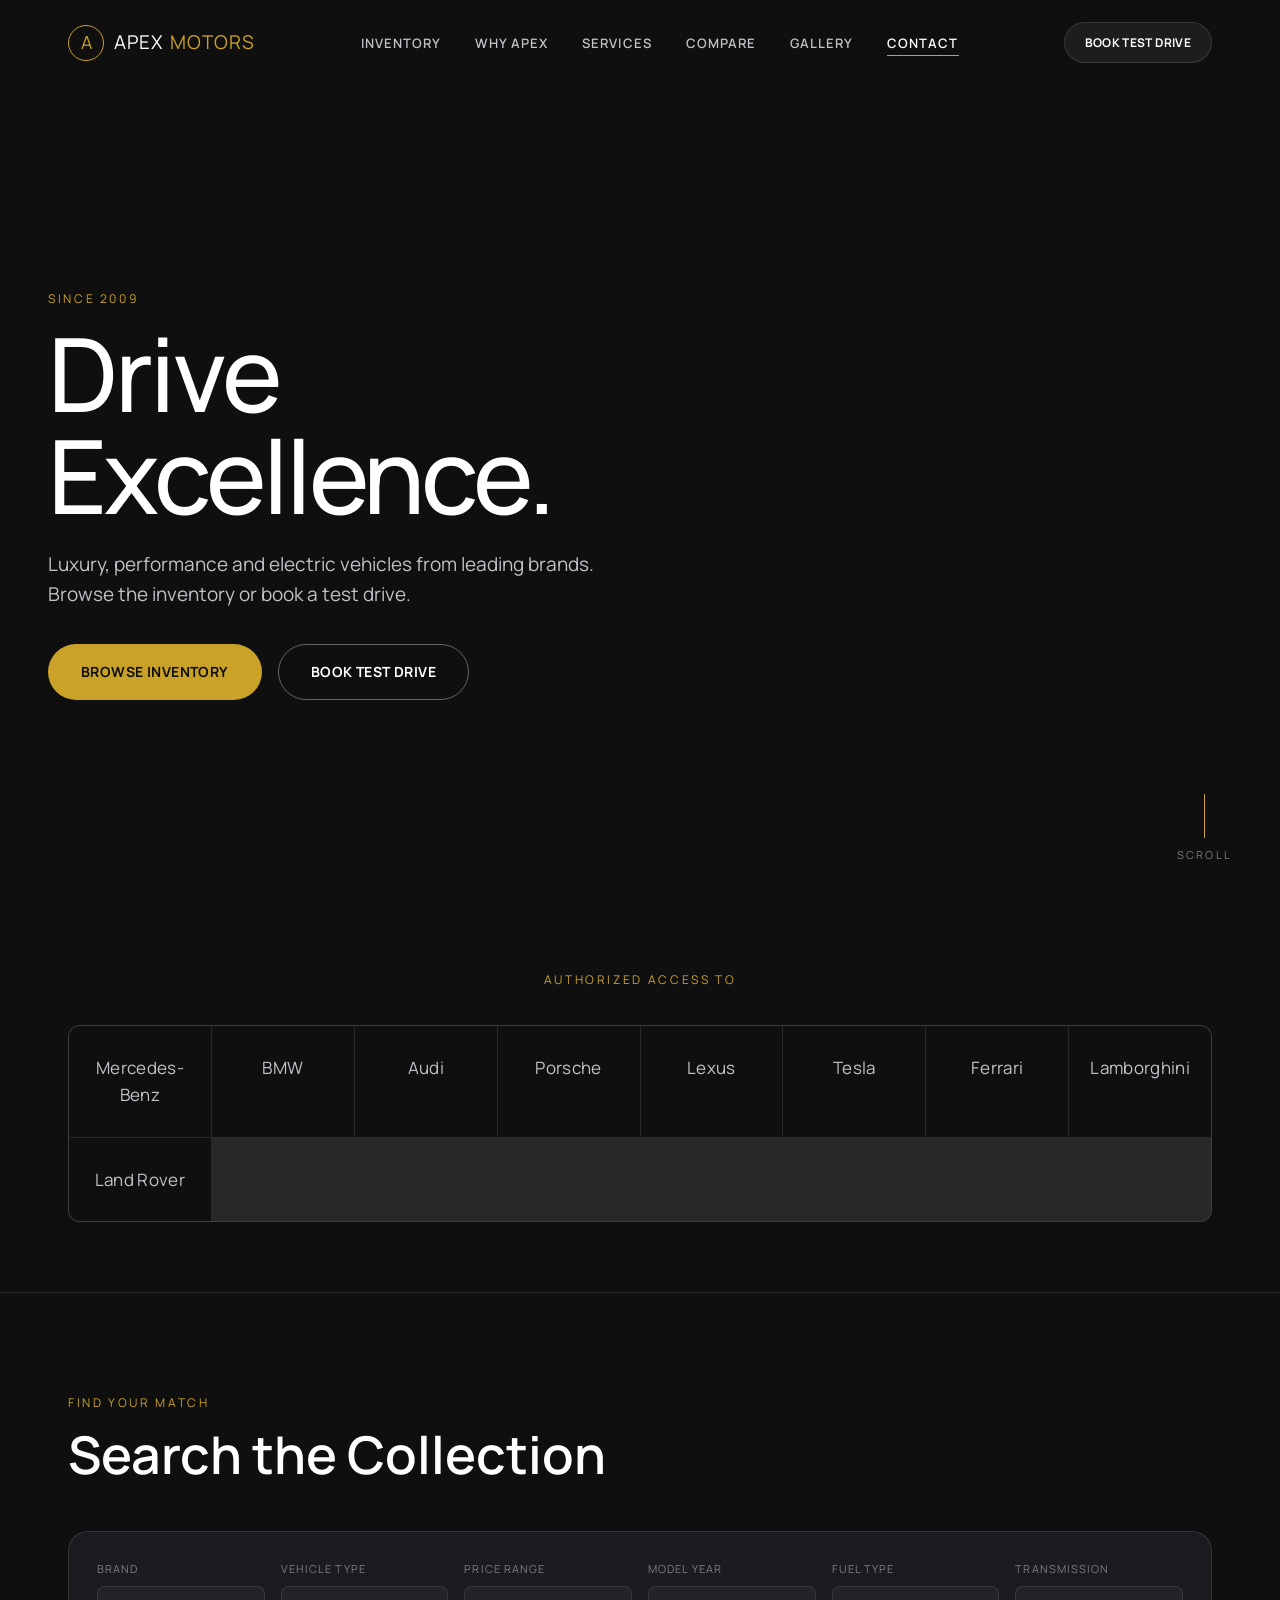
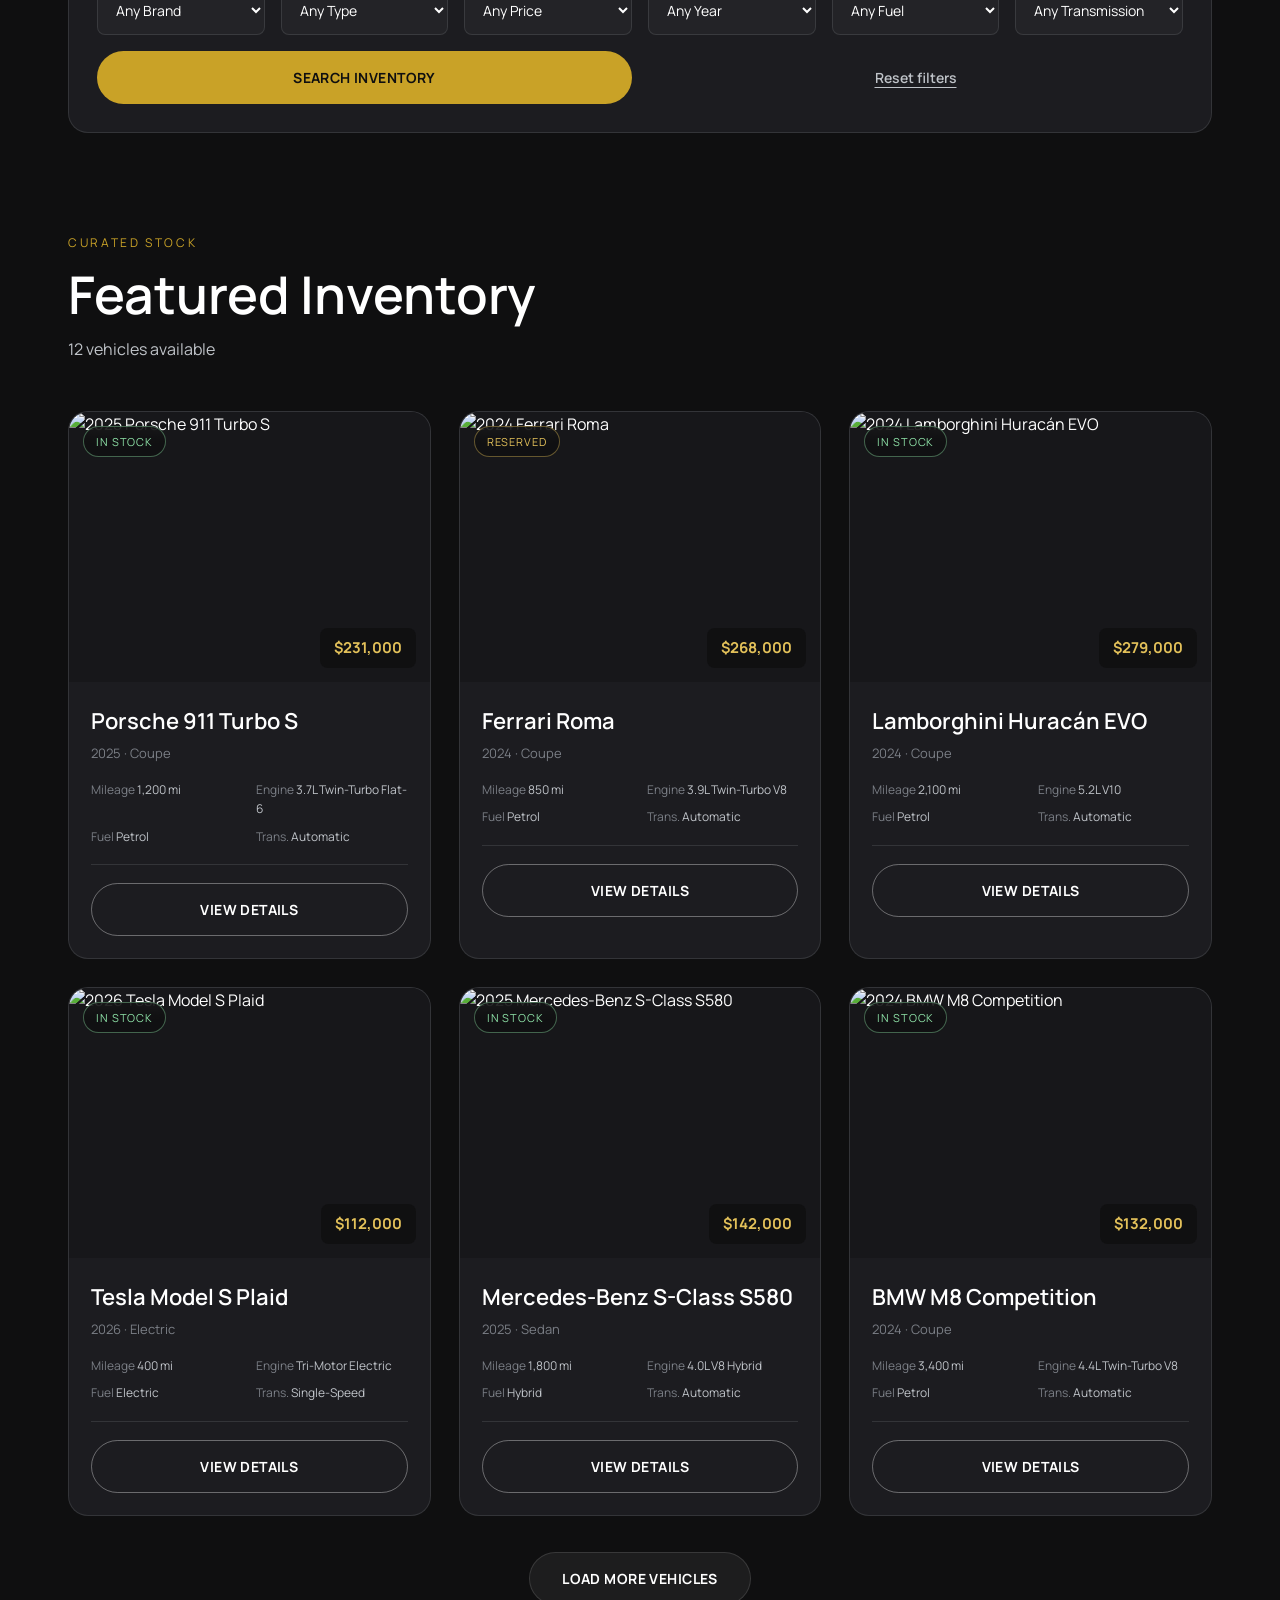
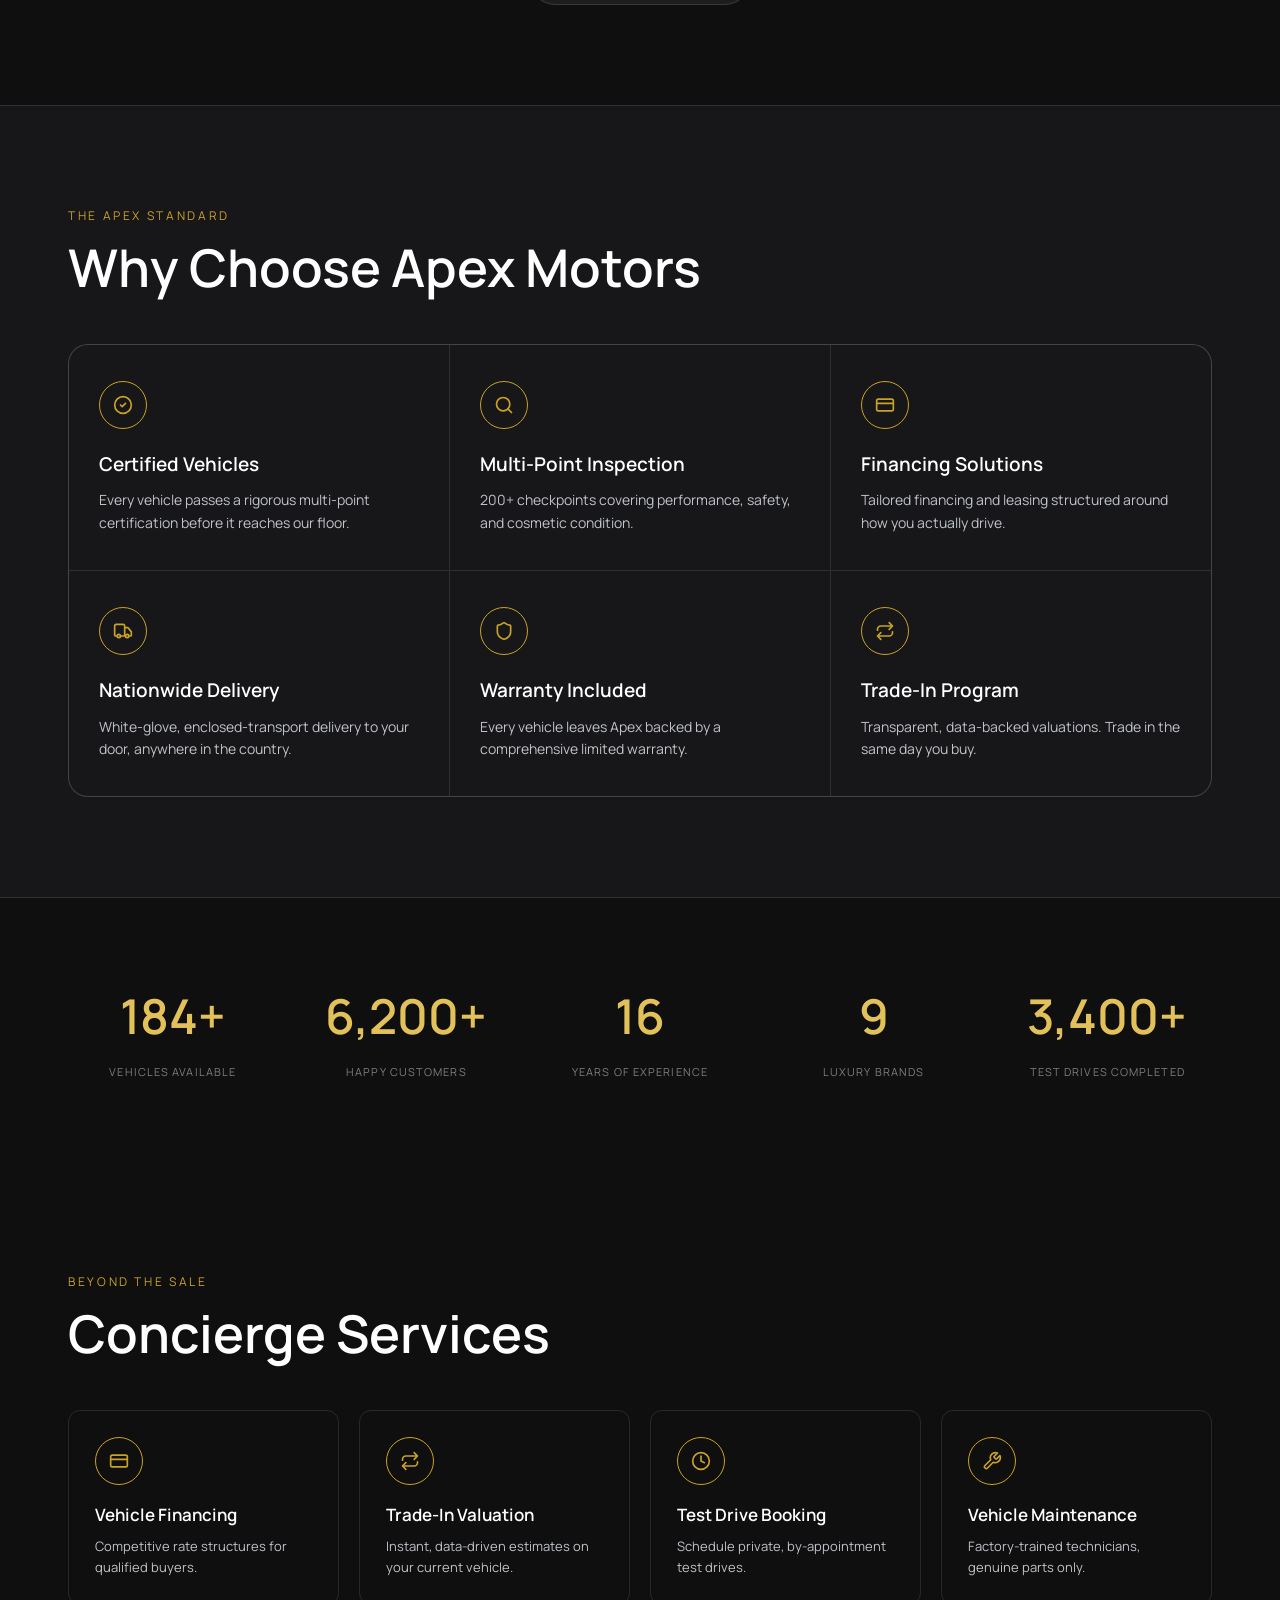
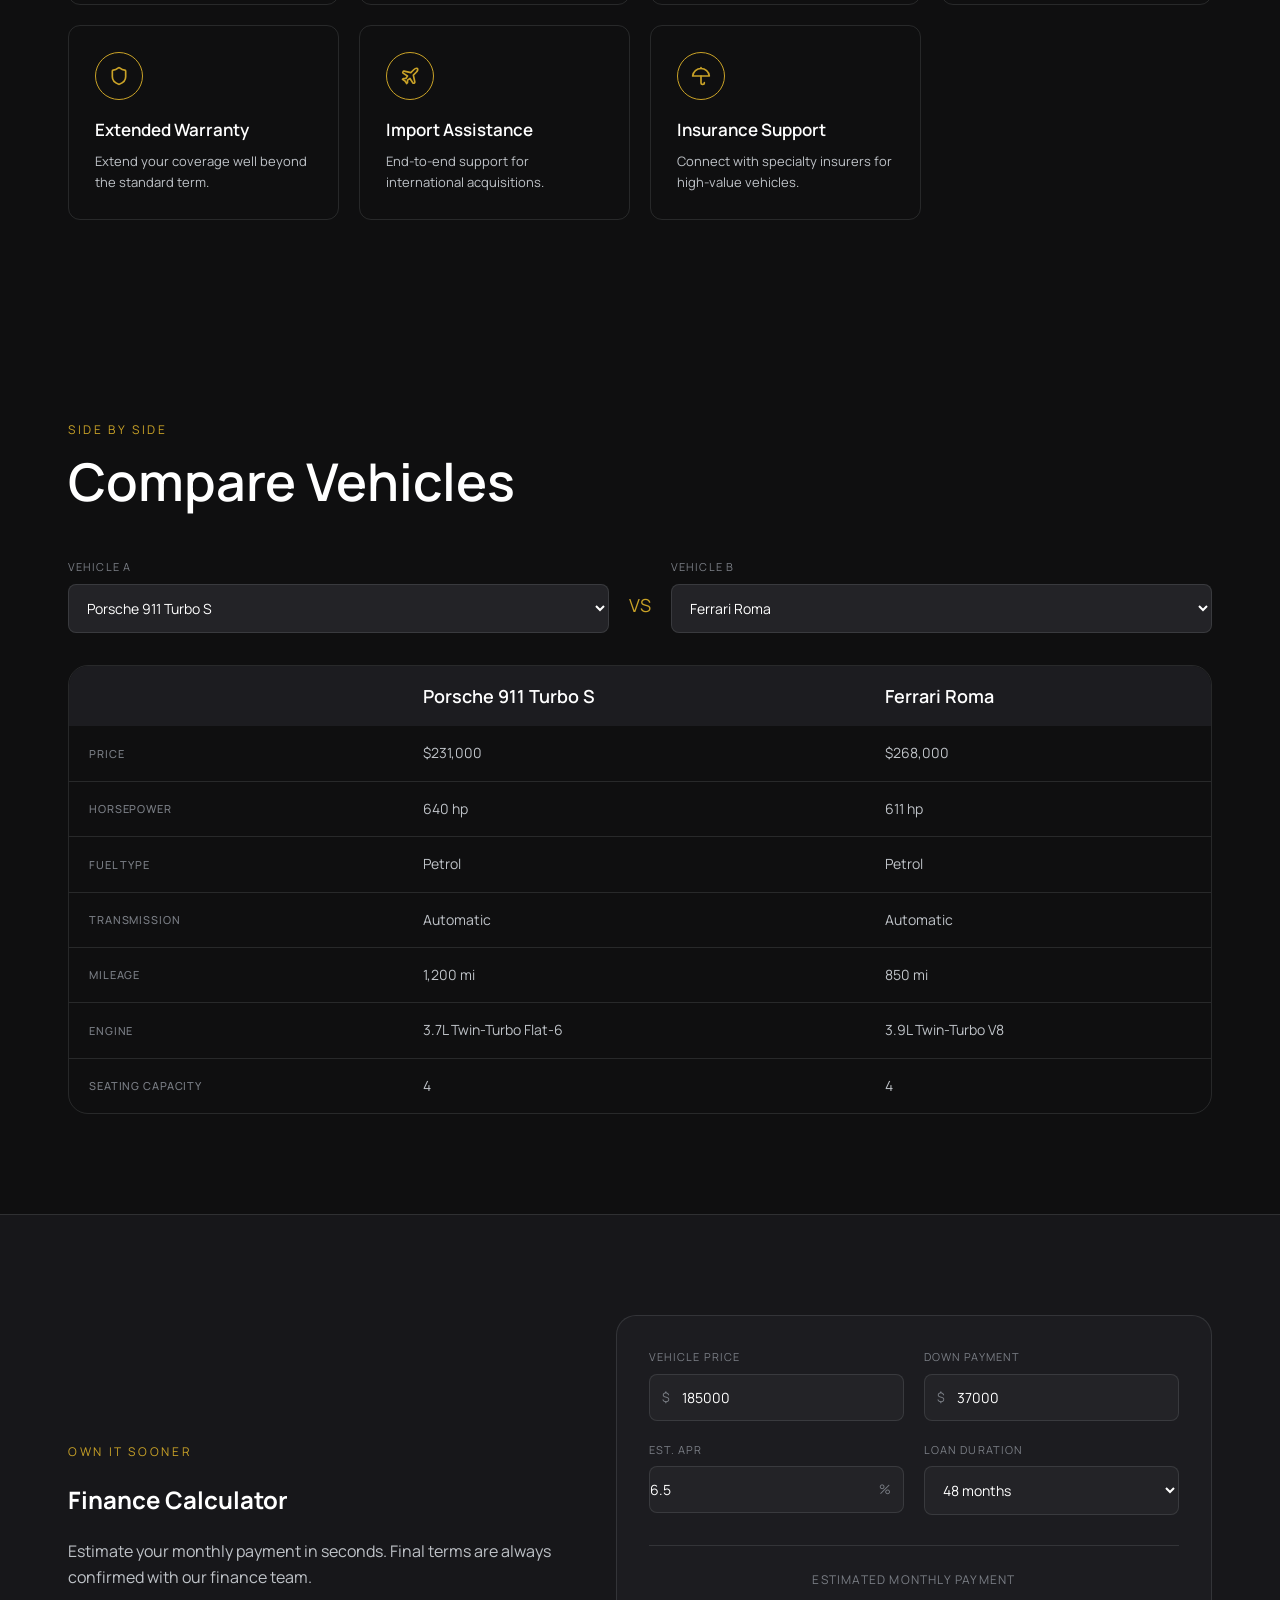
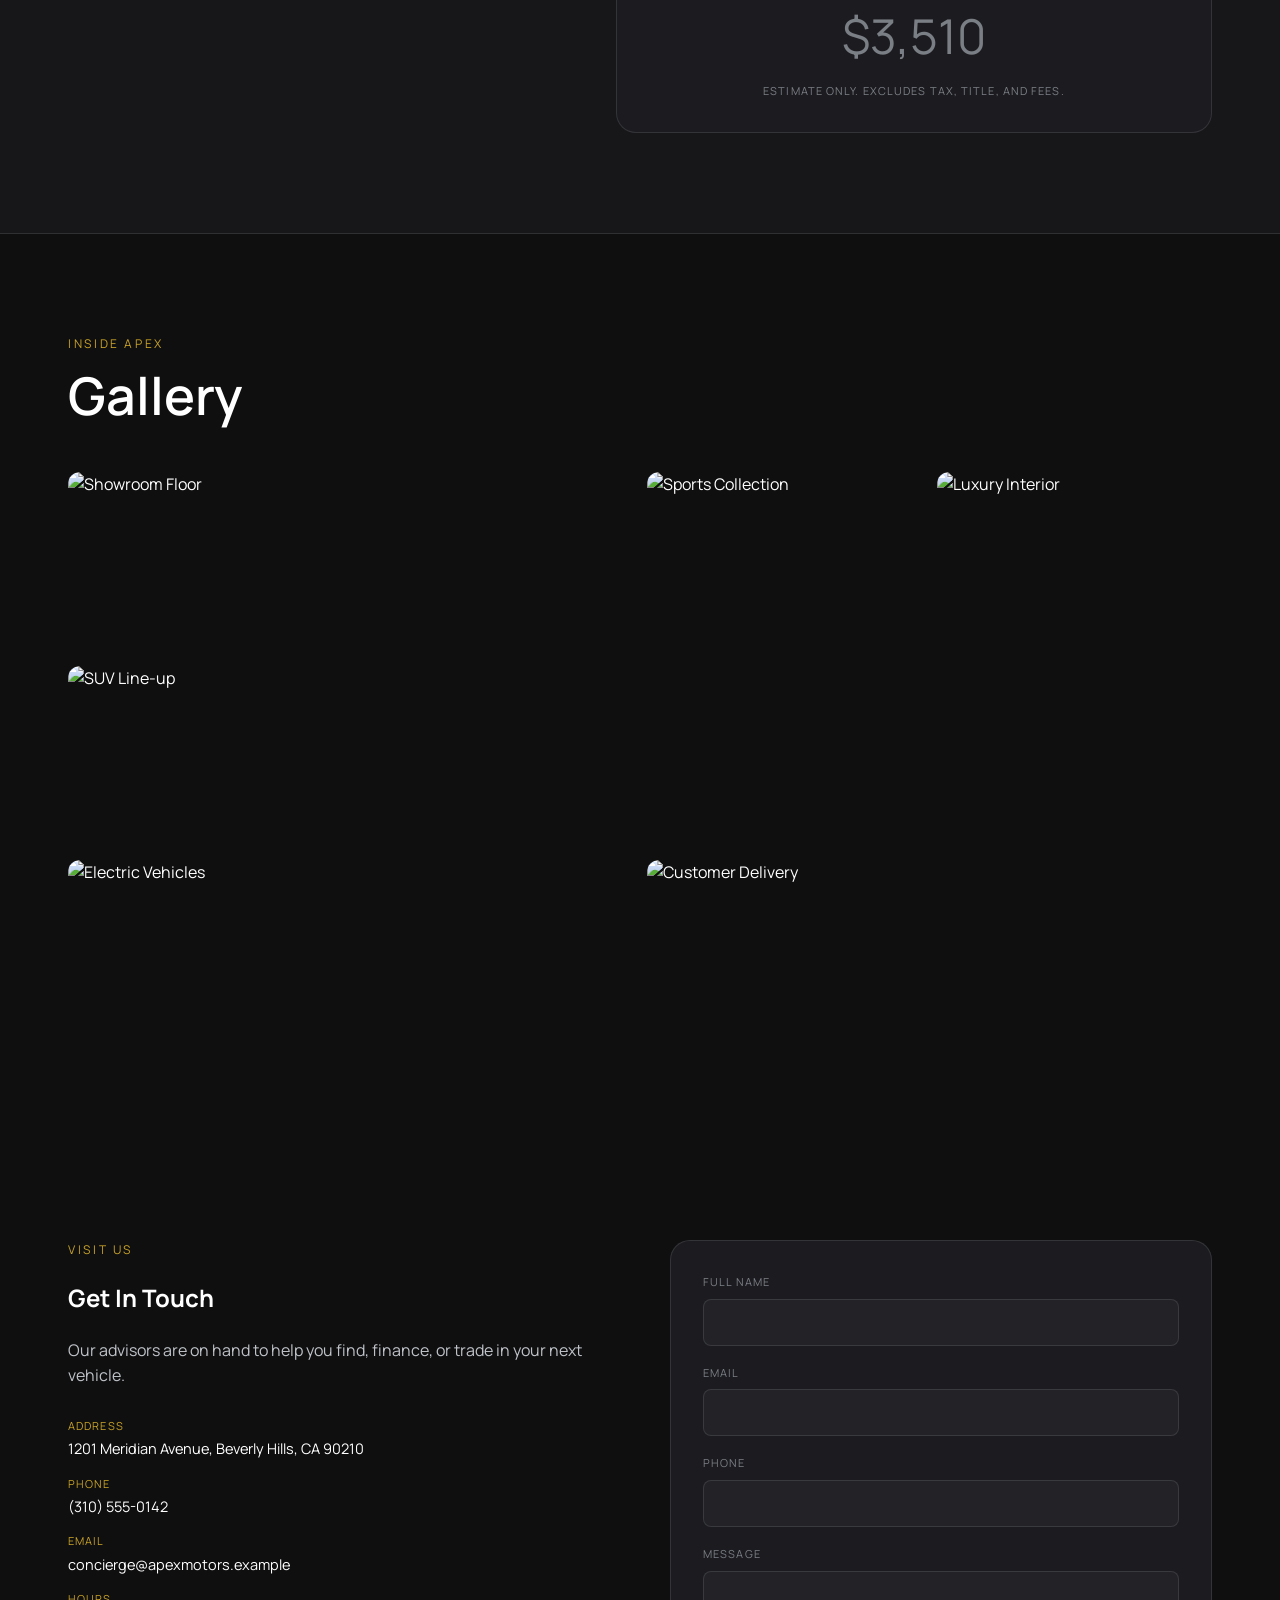
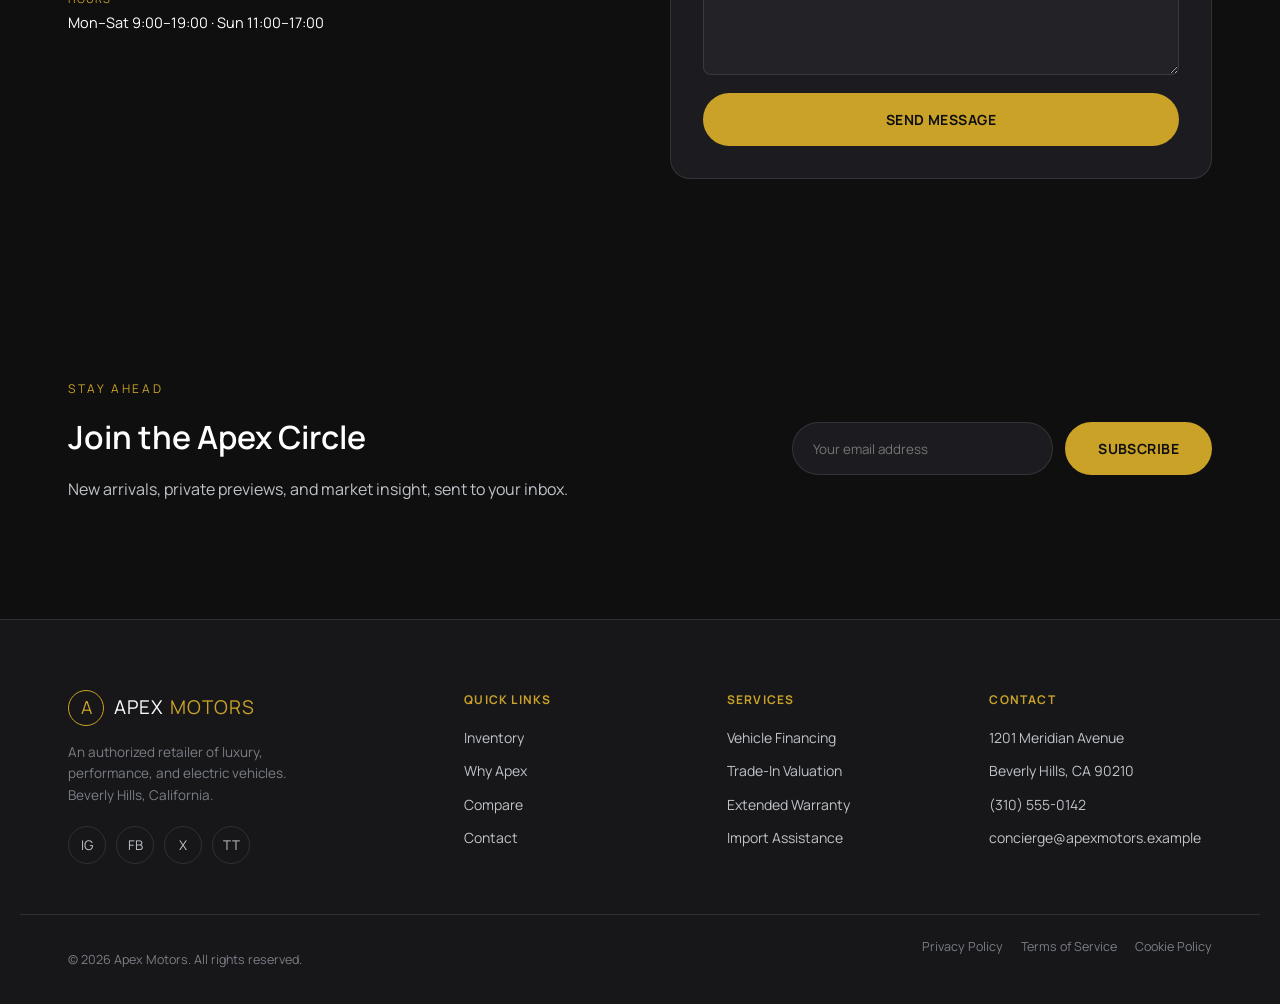
==== commit 4e65df4e: "update" ====
--- a/index.html
+++ b/index.html
@@ -3,13 +3,13 @@
 <head>
 <meta charset="UTF-8">
 <meta name="viewport" content="width=device-width, initial-scale=1.0">
-<title>Apex Motors — Luxury, Performance & Electric Vehicles</title>
+<title>Apex Motors | Luxury, Performance and Electric Vehicles</title>
 <meta name="description" content="Apex Motors is a premier dealership for luxury, exotic, performance, and electric vehicles from the world's most prestigious automotive brands.">
 
 <!-- Fonts -->
 <link rel="preconnect" href="https://fonts.googleapis.com">
 <link rel="preconnect" href="https://fonts.gstatic.com" crossorigin>
-<link href="https://fonts.googleapis.com/css2?family=Bodoni+Moda:ital,opsz,wght@0,6..96,400;0,6..96,500;0,6..96,600;0,6..96,700;0,6..96,800;0,6..96,900;1,6..96,400&family=Manrope:wght@400;500;600;700;800&family=JetBrains+Mono:wght@400;500;600;700&display=swap" rel="stylesheet">
+<link href="https://fonts.googleapis.com/css2?family=Manrope:wght@400;500;600;700;800&display=swap" rel="stylesheet">
 
 <link rel="stylesheet" href="styles.css">
 </head>
@@ -62,16 +62,15 @@
     <div class="hero-bg">
       <img src="https://images.unsplash.com/photo-1503376780353-7e6692767b70?q=80&w=2400&auto=format&fit=crop" alt="" class="hero-img" id="heroImg">
       <div class="hero-scrim"></div>
-      <div class="hero-sweep" id="heroSweep" aria-hidden="true"></div>
     </div>
 
     <div class="hero-content">
-      <p class="eyebrow reveal-up">Est. Excellence — Est. Since 2009</p>
+      <p class="eyebrow reveal-up">Since 2009</p>
       <h1 class="hero-title">
         <span class="reveal-up d1">Drive</span>
-        <span class="reveal-up d2"><em>Excellence.</em></span>
+        <span class="reveal-up d2">Excellence.</span>
       </h1>
-      <p class="hero-sub reveal-up d3">Discover an exclusive collection of luxury, performance, and electric vehicles from the world's most prestigious automotive brands.</p>
+      <p class="hero-sub reveal-up d3">Luxury, performance and electric vehicles from leading brands. Browse the inventory or book a test drive.</p>
       <div class="hero-actions reveal-up d4">
         <a href="#inventory" class="btn btn-gold">Browse Inventory</a>
         <button class="btn btn-outline" id="heroTestDriveBtn" type="button">Book Test Drive</button>
@@ -227,7 +226,7 @@
       <div class="compare-table-wrap">
         <table class="compare-table" id="compareTable">
           <thead>
-            <tr><th></th><th id="compareHeadA">—</th><th id="compareHeadB">—</th></tr>
+            <tr><th></th><th id="compareHeadA">-</th><th id="compareHeadB">-</th></tr>
           </thead>
           <tbody id="compareBody"></tbody>
         </table>
@@ -286,17 +285,6 @@
     </div>
   </section>
 
-  <!-- ============ TESTIMONIALS ============ -->
-  <section class="testimonials" id="testimonials">
-    <div class="section-inner">
-      <div class="section-head">
-        <p class="eyebrow">Client Word</p>
-        <h2>Testimonials</h2>
-      </div>
-      <div class="testimonial-track" id="testimonialTrack"></div>
-    </div>
-  </section>
-
   <!-- ============ GALLERY ============ -->
   <section class="gallery" id="gallery">
     <div class="section-inner">
@@ -322,15 +310,6 @@
           <li><span>Email</span>concierge@apexmotors.example</li>
           <li><span>Hours</span>Mon–Sat 9:00–19:00 · Sun 11:00–17:00</li>
         </ul>
-
-        <div class="map-embed">
-          <iframe
-            title="Apex Motors location"
-            src="https://www.google.com/maps?q=Beverly+Hills,CA&output=embed"
-            loading="lazy"
-            referrerpolicy="no-referrer-when-downgrade">
-          </iframe>
-        </div>
       </div>
 
       <form class="contact-form" id="contactForm" name="contact" method="POST" data-netlify="true" netlify-honeypot="bot-field">
@@ -354,7 +333,7 @@
           <textarea id="cMessage" name="message" rows="4" required></textarea>
         </div>
         <button type="submit" class="btn btn-gold">Send Message</button>
-        <p class="form-success" id="contactSuccess" hidden>Thank you — a member of our team will be in touch shortly.</p>
+        <p class="form-success" id="contactSuccess" hidden>Thank you. A member of our team will be in touch shortly.</p>
       </form>
     </div>
   </section>
@@ -365,7 +344,7 @@
       <div>
         <p class="eyebrow">Stay Ahead</p>
         <h2>Join the Apex Circle</h2>
-        <p class="section-desc">New arrivals, private previews, and market insight — straight to your inbox.</p>
+        <p class="section-desc">New arrivals, private previews, and market insight, sent to your inbox.</p>
       </div>
       <form class="newsletter-form" id="newsletterForm">
         <input type="email" placeholder="Your email address" required aria-label="Email address">
@@ -484,7 +463,7 @@
         <button type="submit" class="btn btn-gold">Confirm Booking</button>
       </form>
       <div class="form-success-panel" id="testDriveSuccess" hidden>
-        <p class="success-mark">✓</p>
+        <p class="success-mark"><svg class="ico" viewBox="0 0 24 24" aria-hidden="true"><path d="M20 6 9 17l-5-5"/></svg></p>
         <h4>You're all set.</h4>
         <p>Your test drive request has been received. A member of our concierge team will confirm your appointment within 24 hours.</p>
         <button class="btn btn-outline" data-close-modal>Done</button>
--- a/styles.css
+++ b/styles.css
@@ -1,7 +1,7 @@
 /* =========================================================
-   APEX MOTORS — Stylesheet
+   APEX MOTORS - Stylesheet
    Design tokens: Matte Black / White / Silver / Luxury Gold
-   Display: Bodoni Moda · Body: Manrope · Data: JetBrains Mono
+   Typeface: Manrope (single family)
    ========================================================= */
 
 :root{
@@ -16,9 +16,9 @@
   --gold-bright:#E3C15A;
   --line: rgba(191,195,200,0.14);
 
-  --font-display:'Bodoni Moda', Georgia, serif;
+  --font-display:'Manrope', -apple-system, BlinkMacSystemFont, sans-serif;
   --font-body:'Manrope', -apple-system, BlinkMacSystemFont, sans-serif;
-  --font-mono:'JetBrains Mono', ui-monospace, monospace;
+  --font-mono:'Manrope', -apple-system, BlinkMacSystemFont, sans-serif;
 
   --container: 1240px;
   --radius-lg: 20px;
@@ -34,7 +34,7 @@
 }
 
 *,*::before,*::after{ box-sizing:border-box; }
-html{ scroll-behavior:smooth; }
+html{ scroll-behavior:smooth; overflow-x:clip; }
 body{
   margin:0;
   background:var(--black);
@@ -44,11 +44,6 @@
   line-height:1.6;
   -webkit-font-smoothing:antialiased;
   overflow-x:hidden;
-  /* Bodoni Moda is a variable font (ital/opsz/wght axes). Some WebKit
-     builds auto-interpolate the optical-size axis on reflow at large
-     sizes, which can render serif numerals/glyphs with a doubled or
-     ghosted stroke. Pinning opsz stops that auto-interpolation. */
-  font-optical-sizing:none;
 }
 img{ max-width:100%; display:block; }
 a{ color:inherit; text-decoration:none; }
@@ -119,7 +114,7 @@
   white-space:nowrap;
 }
 .btn-gold{
-  background:linear-gradient(135deg,var(--gold-bright),var(--gold));
+  background:var(--gold);
   color:var(--black);
 }
 .btn-gold:hover{ transform:translateY(-2px); box-shadow:0 12px 30px -8px rgba(201,162,39,0.55); }
@@ -171,10 +166,10 @@
 @keyframes loaderFade{ to{ opacity:1; } }
 @keyframes loaderLine{ to{ width:120px; } }
 
-/* =============== SCROLL PROGRESS / GOLD SWEEP =============== */
+/* =============== SCROLL PROGRESS /  =============== */
 .scroll-progress{
   position:fixed; top:0; left:0; height:2px;
-  background:linear-gradient(90deg,var(--gold),var(--gold-bright));
+  background:var(--gold);
   width:0%;
   z-index:1100;
   transition:width .1s linear;
@@ -248,21 +243,7 @@
 }
 .hero-scrim{
   position:absolute; inset:0;
-  background:
-    linear-gradient(180deg, rgba(15,15,16,0.55) 0%, rgba(15,15,16,0.35) 35%, rgba(15,15,16,0.92) 100%),
-    linear-gradient(90deg, rgba(15,15,16,0.75) 0%, rgba(15,15,16,0.1) 55%);
-}
-.hero-sweep{
-  position:absolute; top:0; left:-20%; width:14%; height:100%;
-  background:linear-gradient(90deg, transparent, rgba(227,193,90,0.35), transparent);
-  transform:skewX(-12deg);
-  animation: sweep 2.2s var(--ease) 0.3s 1;
-}
-@keyframes sweep{
-  0%{ left:-20%; opacity:0; }
-  15%{ opacity:1; }
-  60%{ opacity:1; }
-  100%{ left:110%; opacity:0; }
+  background:rgba(15,15,16,0.62);
 }
 
 .hero-content{
@@ -272,13 +253,13 @@
 }
 .hero-title{
   font-family:var(--font-display);
-  font-size:clamp(56px,9vw,120px);
-  line-height:0.95;
+  font-size:clamp(48px,8vw,104px);
+  letter-spacing:-0.03em;
+  line-height:1;
   margin:6px 0 22px;
   font-weight:500;
-  font-variation-settings:'opsz' 96;
-}
-.hero-title em{ font-style:italic; color:var(--gold); font-weight:400; }
+}
+.hero-title em{ color:var(--gold); font-weight:400; }
 .hero-title span{ display:block; }
 .hero-sub{
   font-size:clamp(16px,1.6vw,19px);
@@ -293,7 +274,7 @@
   z-index:2; display:flex; flex-direction:column; align-items:center; gap:8px;
 }
 .hero-scroll-cue span{
-  width:1px; height:44px; background:linear-gradient(var(--gold),transparent);
+  width:1px; height:44px; background:var(--gold);
   animation: cueMove 1.8s ease-in-out infinite;
 }
 .hero-scroll-cue p{
@@ -468,7 +449,6 @@
 .stat-num{
   font-family:var(--font-display); font-size:clamp(32px,4vw,48px);
   color:var(--gold-bright); margin:0; font-weight:600;
-  font-variation-settings:'opsz' 48;
 }
 .stat-label{
   font-family:var(--font-mono); font-size:11px; letter-spacing:0.1em;
@@ -494,7 +474,7 @@
 }
 .compare-pickers .field{ flex:1; }
 .compare-vs{
-  font-family:var(--font-display); font-style:italic; color:var(--gold);
+  font-family:var(--font-display); color:var(--gold);
   font-size:18px; padding-bottom:13px;
 }
 .compare-table-wrap{ overflow-x:auto; border:1px solid var(--line); border-radius:var(--radius-lg); }
@@ -529,24 +509,9 @@
 .finance-amount{
   font-family:var(--font-display) !important; font-size:48px !important; color:var(--gold-bright);
   margin:8px 0 !important; text-transform:none !important; letter-spacing:normal !important;
-  font-variation-settings:'opsz' 48 !important;
 }
 .finance-fineprint{ font-size:11px !important; margin-top:16px; }
 
-/* =============== TESTIMONIALS =============== */
-.testimonial-track{
-  display:grid; grid-template-columns:repeat(3,1fr); gap:24px;
-}
-.testimonial-card{
-  background:var(--surface); border:1px solid var(--line); border-radius:var(--radius-lg);
-  padding:28px;
-}
-.testimonial-stars{ color:var(--gold); letter-spacing:2px; margin-bottom:14px; font-size:14px; }
-.testimonial-card p.quote{ color:var(--silver); font-size:14.5px; margin:0 0 22px; line-height:1.7; }
-.testimonial-person{ display:flex; align-items:center; gap:12px; }
-.testimonial-person img{ width:44px; height:44px; border-radius:50%; object-fit:cover; }
-.testimonial-person h4{ margin:0; font-size:14px; }
-.testimonial-person span{ color:var(--silver-dim); font-size:12px; }
 
 /* =============== GALLERY =============== */
 .gallery-grid{
@@ -560,7 +525,7 @@
 .gallery-item img{ width:100%; height:100%; object-fit:cover; transition:transform .6s var(--ease); }
 .gallery-item:hover img{ transform:scale(1.08); }
 .gallery-overlay{
-  position:absolute; inset:0; background:linear-gradient(180deg,transparent 50%,rgba(0,0,0,0.75));
+  position:absolute; inset:0; background:rgba(0,0,0,0.55);
   display:flex; align-items:flex-end; padding:14px;
   opacity:0; transition:opacity .35s;
 }
@@ -575,8 +540,6 @@
   display:block; font-family:var(--font-mono); font-size:11px; text-transform:uppercase;
   letter-spacing:0.1em; color:var(--gold); margin-bottom:3px;
 }
-.map-embed{ border-radius:var(--radius-md); overflow:hidden; height:220px; border:1px solid var(--line); }
-.map-embed iframe{ width:100%; height:100%; border:0; filter:grayscale(0.3) invert(0.92) contrast(0.9); }
 .contact-form{
   background:var(--surface); border:1px solid var(--line); border-radius:var(--radius-lg);
   padding:32px; display:flex; flex-direction:column; gap:18px;
@@ -671,6 +634,7 @@
 .modal-body h3{ font-family:var(--font-display); font-size:26px; margin:0 0 20px; font-weight:600; }
 .stack-form{ display:flex; flex-direction:column; gap:16px; margin-top:18px; }
 .success-mark{ font-size:36px; color:var(--gold); margin:0 0 10px; }
+.ico{ width:1em; height:1em; fill:none; stroke:currentColor; stroke-width:2; stroke-linecap:round; stroke-linejoin:round; vertical-align:-.125em; }
 .form-success-panel{ text-align:center; padding:20px 0; }
 .form-success-panel h4{ font-family:var(--font-display); font-size:22px; margin:0 0 10px; }
 .form-success-panel p{ color:var(--silver); font-size:14px; margin-bottom:22px; }
@@ -766,7 +730,6 @@
   .finance-inner{ grid-template-columns:1fr; }
   .finance-card{ grid-template-columns:1fr 1fr; }
   .contact-inner{ grid-template-columns:1fr; }
-  .testimonial-track{ grid-template-columns:1fr; }
   .compare-pickers{ flex-direction:column; align-items:stretch; }
   .compare-vs{ align-self:center; padding:0; }
 }
@@ -802,12 +765,8 @@
   padding:180px 0 80px;
   overflow:hidden;
   border-bottom:1px solid var(--line);
-  background:
-    radial-gradient(ellipse 60% 80% at 85% 0%, rgba(201,162,39,0.16), transparent 60%),
-    radial-gradient(ellipse 50% 60% at 10% 100%, rgba(201,162,39,0.08), transparent 60%),
-    var(--black);
-}
-.legal-hero .hero-sweep{ opacity:0.6; }
+  background:var(--black);
+}
 .legal-hero-inner{ position:relative; z-index:1; max-width:760px; }
 .legal-hero h1{
   font-family:var(--font-display);
